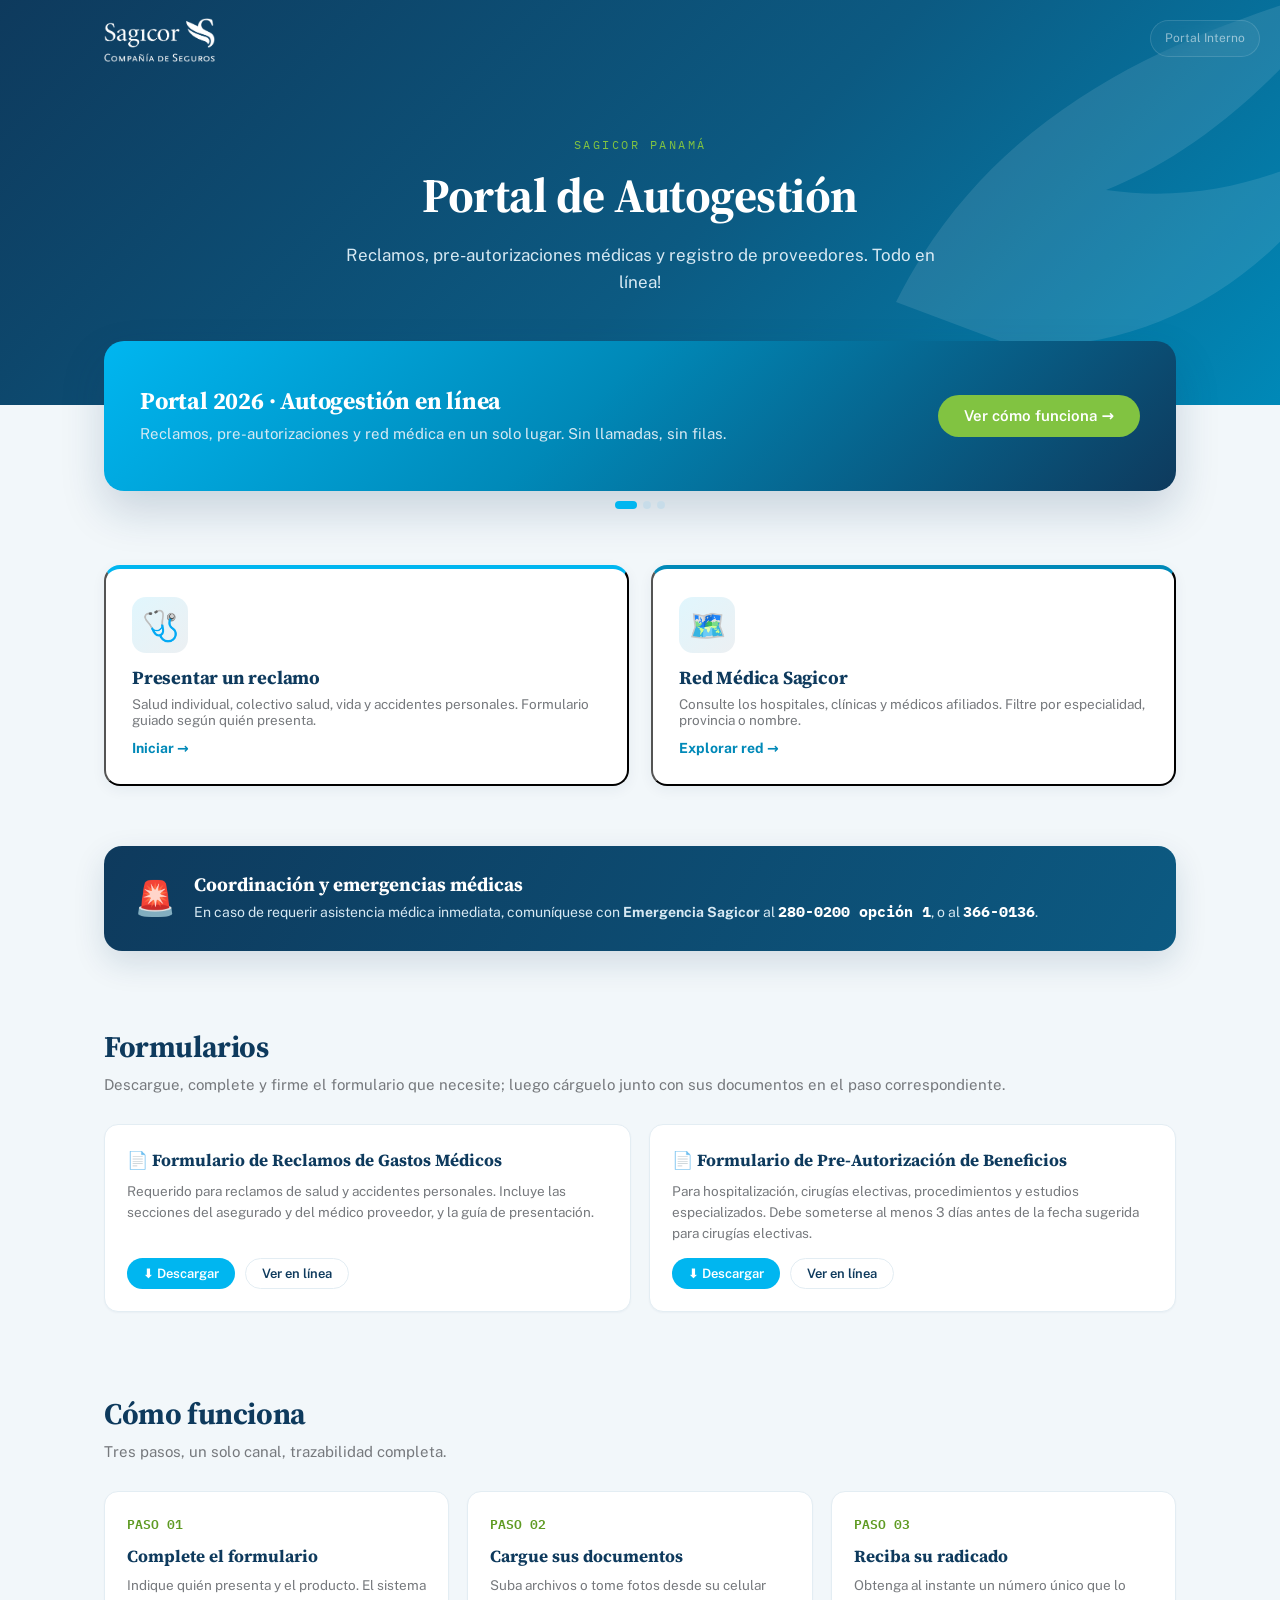
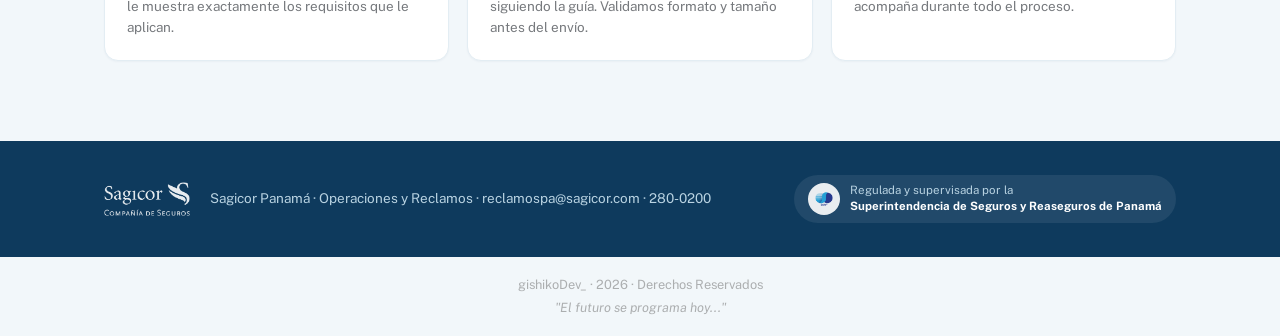
==== index.html @ 1eb53203 "Fix: resolucion de issue en flujo en dispositivos mobile (android/iOS)" ====
<!-- --- </gishikoDev_> 2026 - Hansel Hernandez --- -->

<!DOCTYPE html>
<html lang="es">

<head>
  <meta charset="UTF-8">
  <meta name="viewport" content="width=device-width, initial-scale=1.0">
  <title>Portal de Autogestión · Sagicor Panamá</title>
  <link rel="icon" type="image/x-icon" href="public/assets/favicon.ico">
  <link rel="preconnect" href="https://fonts.googleapis.com">
  <link
    href="https://fonts.googleapis.com/css2?family=Source+Serif+4:opsz,wght@8..60,400;8..60,600;8..60,700&family=Public+Sans:wght@400;500;600;700&family=IBM+Plex+Mono:wght@500;600&display=swap"
    rel="stylesheet">
  <script src="https://cdnjs.cloudflare.com/ajax/libs/xlsx/0.18.5/xlsx.full.min.js"></script>
  <script src="https://cdnjs.cloudflare.com/ajax/libs/jspdf/2.5.1/jspdf.umd.min.js"></script>
  <script src="https://cdnjs.cloudflare.com/ajax/libs/jspdf-autotable/3.8.2/jspdf.plugin.autotable.min.js"></script>

  <link rel="stylesheet" href="./public/css/public-styles.css" />
</head>

<body>

  <div class="toast" id="toast"></div>

  <!-- LANDING -->
  <div class="view active" id="v-landing">
    <header class="header-pub">
      <svg class="onda" viewBox="0 0 200 200">
        <path
          d="M20 140 C 60 60, 140 40, 185 25 C 150 70, 120 90, 95 100 C 130 105, 160 95, 185 80 C 160 130, 110 160, 60 155 Z"
          fill="#fff" />
      </svg>
      <nav class="nav">
        <img id="logo-nav" alt="Sagicor Compañía de Seguros">
        <!-- <button class="btn btn-ghost btn-sm" style="color:#fff;border-color:rgba(255,255,255,.4)" onclick="ir('v-track')">Consultar estado</button> -->
      </nav>
      <div class="hero">
        <div class="kicker">Sagicor Panamá</div>
        <h1>Portal de Autogestión</h1>
        <!-- <p>Reclamos, pre-autorizaciones médicas y registro de proveedores. Todo en línea, con seguimiento en tiempo real.</p> -->
        <p>Reclamos, pre-autorizaciones médicas y registro de proveedores. Todo en línea!</p>
      </div>
    </header>

    <!-- // Boton de enlace a Portal Interno <-- </gishikoDev_>  -->
    <div>
      <a href="interno.html" class="btn-portal">

        Portal Interno

      </a>
    </div>

    <div class="banner-car">
      <div id="banner-slide" class="banner-slide"></div>
      <div class="banner-dots" id="banner-dots"></div>
    </div>
    <div class="wrap">
      <div class="cards-acceso">
        <button class="card-acc" onclick="abrirWizard()">
          <div class="icono">🩺</div>
          <h3>Presentar un reclamo</h3>
          <p>Salud individual, colectivo salud, vida y accidentes personales. Formulario guiado según quién presenta.
          </p>
          <div class="ir">Iniciar →</div>
        </button>
        <!-- <button class="card-acc ambar" onclick="ir('v-preauth')">
        <div class="icono">📋</div>
        <h3>Pre-autorización médica</h3>
        <p>Hospitalización, cirugías electivas, procedimientos y estudios especializados.</p>
        <div class="ir">Solicitar →</div>
      </button> -->
        <!-- <button class="card-acc verde" onclick="ir('v-track')">f
        <div class="icono">📍</div>
        <h3>Consultar estado</h3>
        <p>Siga su reclamo o pre-autorización con su número de radicado y cédula o correo.</p>
        <div class="ir">Consultar →</div>
      </button> -->
        <!-- <button class="card-acc gris" onclick="ir('v-prov')">
        <div class="icono">🏥</div>
        <h3>Registro de proveedores</h3>
        <p>Hospitales, clínicas y médicos: complete su expediente de afiliación a la red en un solo envío.</p>
        <div class="ir">Registrarme →</div>
      </button> -->
        <button class="card-acc" style="border-top-color:#0089B8" onclick="ir('v-red')">
          <div class="icono">🗺️</div>
          <h3>Red Médica Sagicor</h3>
          <p>Consulte los hospitales, clínicas y médicos afiliados. Filtre por especialidad, provincia o nombre.</p>
          <div class="ir">Explorar red →</div>
        </button>
      </div>

      <div class="emergencia">
        <div class="icono">🚨</div>
        <div style="flex:1;min-width:230px">
          <h3>Coordinación y emergencias médicas</h3>
          <p>En caso de requerir asistencia médica inmediata, comuníquese con <b>Emergencia Sagicor</b> al <b
              class="tel">280-0200 opción 1</b>, o al <b class="tel">366-0136</b>.</p>
        </div>
      </div>

      <section class="seccion" id="sec-formularios">
        <h2>Formularios</h2>
        <p class="sub">Descargue, complete y firme el formulario que necesite; luego cárguelo junto con sus documentos
          en el paso correspondiente.</p>
        <div class="forms-grid">
          <div class="form-card">
            <h4>📄 Formulario de Reclamos de Gastos Médicos</h4>
            <p>Requerido para reclamos de salud y accidentes personales. Incluye las secciones del asegurado y del
              médico proveedor, y la guía de presentación.</p>
            <div class="acciones">
              <button class="btn btn-azul btn-sm" onclick="descargarPDF('reclamos')">⬇ Descargar</button>
              <button class="btn btn-ghost btn-sm" onclick="abrirPDF('reclamos')">Ver en línea</button>
            </div>
          </div>
          <div class="form-card">
            <h4>📄 Formulario de Pre-Autorización de Beneficios</h4>
            <p>Para hospitalización, cirugías electivas, procedimientos y estudios especializados. Debe someterse al
              menos 3 días antes de la fecha sugerida para cirugías electivas.</p>
            <div class="acciones">
              <button class="btn btn-azul btn-sm" onclick="descargarPDF('preauth')">⬇ Descargar</button>
              <button class="btn btn-ghost btn-sm" onclick="abrirPDF('preauth')">Ver en línea</button>
            </div>
          </div>
        </div>
      </section>

      <section class="seccion">
        <h2>Cómo funciona</h2>
        <p class="sub">Tres pasos, un solo canal, trazabilidad completa.</p>
        <div class="pasos">
          <div class="paso">
            <div class="num">PASO 01</div>
            <h4>Complete el formulario</h4>
            <p>Indique quién presenta y el producto. El sistema le muestra exactamente los requisitos que le aplican.
            </p>
          </div>
          <div class="paso">
            <div class="num">PASO 02</div>
            <h4>Cargue sus documentos</h4>
            <p>Suba archivos o tome fotos desde su celular siguiendo la guía. Validamos formato y tamaño antes del
              envío.</p>
          </div>
          <div class="paso">
            <div class="num">PASO 03</div>
            <h4>Reciba su radicado</h4>
            <p>Obtenga al instante un número único que lo acompaña durante todo el proceso.</p>
          </div>
          <!-- <div class="paso"><div class="num">PASO 04</div><h4>Siga el avance</h4><p>Consulte en línea cada etapa: recepción, proceso y pago. Sin llamadas, sin incertidumbre.</p></div>
      </div> -->
      </section>
    </div>

    <footer class="footer-pub">
      <div class="wrap">
        <img id="logo-footer" alt="Sagicor">
        <div style="flex:1;min-width:220px">Sagicor Panamá · Operaciones y Reclamos · reclamospa@sagicor.com · 280-0200
        </div>
        <div
          style="display:flex;align-items:center;gap:10px;background:rgba(255,255,255,.08);padding:8px 14px;border-radius:999px">
          <img
            src="[data-uri]"
            alt="SSRP" style="height:32px;background:#fff;border-radius:50%;padding:2px">
          <span style="font-size:11.5px;line-height:1.35">Regulada y supervisada por la<br><b
              style="color:#fff">Superintendencia de Seguros y Reaseguros de Panamá</b></span>
        </div>
      </div>
    </footer>
  </div>

  <!-- WIZARD DE RECLAMO -->
  <div class="view" id="v-wizard">
    <button class="volver" onclick="reiniciarWizard();ir('v-landing')">← Volver al inicio</button>
    <div class="panel">
      <h2>Presentar un reclamo</h2>
      <p class="ayuda" id="w-intro">Tiempo estimado: 3–5 minutos.</p>
      <div class="stepper" id="stepper">
        <div class="st">Perfil</div>
        <div class="st">Producto</div>
        <div class="st">Asegurado</div>
        <div class="st">Evento</div>
        <div class="st">Documentos</div>
        <div class="st">Confirmar</div>
      </div>

      <!-- Paso 1: quién presenta -->
      <div class="wstep" data-paso="0">
        <label class="req">¿Quién presenta el reclamo?</label>
        <div class="tipos-reclamo" id="perfiles"></div>
        <p class="error-msg" id="err-perfil" style="display:none">Seleccione quién presenta el reclamo para continuar.
        </p>
      </div>

      <!-- Paso 2: producto -->
      <div class="wstep hidden" data-paso="1">

        <label class="req">Seleccione la línea del reclamo</label>

        <div class="tipos-reclamo" id="tipos"></div>

        <p class="error-msg" id="err-tipo" style="display:none">
          Seleccione la línea del reclamo.
        </p>

        <div class="campo" id="campo-producto" style="margin-top:18px">

          <label class="req">Producto de la póliza</label>

          <select id="f-producto">
            <option value="">Seleccione la línea primero…</option>
          </select>

          <p class="ayuda">
            Aparece en su póliza o certificado. Si no lo conoce,
            elija "No estoy seguro" y el especialista lo validará.
          </p>

          <p class="error-msg">
            Seleccione el producto.
          </p>

        </div>
        <!-- Tipos de servicio -->
        <div style="margin-top:24px">

          <h3>Tipo de servicio</h3>
          <p class="muted">
            Seleccione el servicio relacionado con su reclamo.
          </p>
          <div class="servicios-grid">
            <label class="servicio-card">
              <input type="radio" name="servicio" value="H" onchange="selServicio(this.value)">

              <div class="icono">🩺</div>
              <h4>Servicio Médico</h4>
              <p>
                Consultas, hospitalización,
                cirugías y procedimientos médicos.
              </p>
            </label>
            <label class="servicio-card">
              <input type="radio" name="servicio" value="D" onchange="selServicio(this.value)">

              <div class="icono">🦷</div>
              <h4>Servicio Dental</h4>
              <p>
                Odontología, ortodoncia,
                implantes y tratamientos.
              </p>
            </label>

            <label class="servicio-card">
              <input type="radio" name="servicio" value="V" onchange="selServicio(this.value)">
              <div class="icono">👓</div>
              <h4>Servicio Óptico</h4>
              <p>
                Exámenes visuales,
                lentes y monturas.
              </p>
            </label>
          </div>
          <p class="error-msg" id="err-servicio" style="display:none">
            Seleccione el tipo de servicio.
          </p>
        </div>
      </div>

      <!-- Paso 3: asegurado -->
      <div class="wstep hidden" data-paso="2">
        <div class="aviso-inline" id="aviso-perfil"></div>
        <div class="grid2">
          <div class="campo"><label class="req">Nombre completo del asegurado</label><input id="f-nombre"
              placeholder="Ej. María Elena Castillo">
            <p class="error-msg">Escriba el nombre del asegurado.</p>
          </div>
          <div class="campo"><label class="req">Cédula o pasaporte del asegurado</label><input id="f-cedula"
              placeholder="8-888-8888">
            <p class="error-msg">Escriba la cédula o pasaporte.</p>
          </div>
          <div class="campo"><label>Número de póliza / certificado</label><input id="f-poliza"
              placeholder="Si lo conoce"></div>
          <div class="campo"><label class="req">Teléfono de contacto</label><input id="f-tel" placeholder="6000-0000">
            <p class="error-msg">Escriba un teléfono de contacto.</p>
          </div>
          <div class="campo"><label class="req" id="lbl-email">Correo electrónico</label><input id="f-email"
              type="email" placeholder="nombre@correo.com">
            <p class="error-msg">Escriba un correo válido.</p>
          </div>
          <div class="campo hidden" id="campo-hospital"><label class="req">Hospital / clínica que presenta</label><input
              id="f-hospital" placeholder="Ej. Hospital Punta Pacífica">
            <p class="error-msg">Indique el hospital o clínica.</p>
          </div>
          <div class="campo hidden" id="campo-corredora"><label>Corredora de seguros</label><input id="f-corredora"
              placeholder="Nombre de la corredora"></div>
        </div>
      </div>

      <!-- Paso 4: evento -->
      <div class="wstep hidden" data-paso="3">
        <div class="grid2">
          <div class="campo"><label class="req">Fecha de atención (primera fecha, incluye facturas)</label><input
              id="f-fecha" type="date" onchange="SC.validarFechaEvento()">
            <p class="ayuda" style="margin-top:6px">Solo se aceptan atenciones dentro de los últimos 365 días. No hay
              cobertura para facturas con fecha mayor a un año desde la radicación.</p>
            <p class="error-msg" id="err-fecha">Indique una fecha válida dentro de los últimos 365 días.</p>
          </div>
          <div class="campo" id="campo-monto">
            <label id="lbl-monto" class="req">Monto facturado (USD)</label>
            <input id="f-monto" type="number" min="0" step="0.01" placeholder="0.00">
            <label id="chk-monto-wrap" class="hidden"
              style="display:flex;gap:8px;align-items:center;font-weight:500;font-size:13px;margin-top:8px">
              <input type="checkbox" id="f-sinmonto" style="width:auto" onchange="toggleMonto()"> No conozco el monto
              exacto
            </label>
            <p class="ayuda" id="ayuda-monto"></p>
            <p class="error-msg" id="err-monto">Indique el monto.</p>
          </div>
        </div>
        <div class="campo" id="campo-proveedor"><label>Proveedor médico / hospital donde se atendió</label><input
            id="f-proveedor" placeholder="Ej. Hospital Punta Pacífica">
          <p class="ayuda">Este campo aplica solo cuando presenta un hospital, clínica o proveedor.</p>
        </div>
        <div class="campo"><label class="req">Descripción del evento</label><textarea id="f-desc" rows="4"
            placeholder="Cuéntenos brevemente qué ocurrió: diagnóstico, atención recibida o circunstancias del evento."></textarea>
          <p class="error-msg">Describa brevemente el evento.</p>
        </div>
      </div>

      <!-- Paso 5: documentos -->
      <div class="wstep hidden" data-paso="4">
        <div class="tips-foto">📸 <b>Guía para fotos legibles:</b> use buena luz, capture el documento completo sin
          dedos ni sombras, y verifique que los montos y nombres se lean con claridad. Puede cargar archivos <b>PDF, JPG
            o PNG</b> o tomar la foto directamente con la cámara. En facturas y resultados puede adjuntar <b>varios
            archivos</b>.</div>
        <div class="aviso-inline">¿Necesita el formulario? <button class="btn-link"
            onclick="descargarPDF('reclamos')">Descargue aquí el Formulario de Reclamos de Gastos Médicos</button>,
          complételo, fírmelo y cárguelo abajo.</div>
        <div class="doclist" id="doclist"></div>
        <p class="error-msg" id="err-docs" style="display:none">Cargue todos los documentos marcados como obligatorios.
        </p>
      </div>

      <!-- Paso 6: confirmación -->
      <div class="wstep hidden" data-paso="5">
        <h3 style="font-family:var(--serif);color:var(--profundo);margin-bottom:12px">Revise antes de enviar</h3>
        <dl class="resumen" id="resumen"></dl>
        <div class="campo" style="margin-top:16px">
          <label style="display:flex;gap:10px;align-items:flex-start;font-weight:500;font-size:13.5px">
            <input type="checkbox" id="f-consent" style="width:auto;margin-top:2px">
            <span>Declaro que la información es veraz y otorgo consentimiento expreso a Sagicor Panamá para el
              tratamiento de mis datos personales, incluidos datos de salud, conforme a la Ley 81 de 2019 y la Ley 12 de
              2012, para la gestión de esta solicitud.</span>
          </label>
          <p class="error-msg" id="err-consent">Debe aceptar la declaración para enviar.</p>
        </div>
      </div>

      <!-- Éxito -->
      <div class="wstep hidden" data-paso="6">
        <div class="radicado-box">
          <div class="check-grande">✓</div>
          <h3 style="font-family:var(--serif);color:var(--profundo);margin-top:18px">¡Reclamo recibido!</h3>
          <div class="num" id="radicado-num"></div>

          <div id="ticket-reclamo" class="ticket hidden">
            <div class="ticket-header">
              <img src="img/logo-white.png" alt="Sagicor" class="ticket-logo">

              <h2>Comprobante de Recepción</h2>
            </div>

            <hr>

            <div class="ticket-item">
              <span>Código</span>
              <strong id="t-codigo"></strong>
            </div>

            <div class="ticket-item">
              <span>Presentado por</span>
              <strong id="t-perfil"></strong>
            </div>

            <div class="ticket-item">
              <span>Línea</span>
              <strong id="t-linea"></strong>
            </div>

            <div class="ticket-item">
              <span>Producto</span>
              <strong id="t-producto"></strong>
            </div>

            <div class="ticket-item">
              <span>Servicio</span>
              <strong id="t-servicio"></strong>
            </div>

            <div class="ticket-item">
              <span>Fecha del evento</span>
              <strong id="t-fecha-evento"></strong>
            </div>

            <div class="ticket-item">
              <span>Recibido</span>
              <strong id="t-fecha-recepcion"></strong>
            </div>
            <hr>
            <p class="ticket-nota">
              Este comprobante confirma únicamente la recepción
              del reclamo.
              No representa aprobación de cobertura.
              Conserve este documento.
            </p>
          </div>
          <p style="max-width:440px;margin:0 auto;font-size:14px;color:var(--pizarra)">Guarde este número. Le enviamos
            un acuse al correo registrado. Puede consultar el avance en cualquier momento con su radicado y su cédula o
            correo.</p>
          <div style="margin-top:22px;display:flex;gap:10px;justify-content:center;flex-wrap:wrap">
            <!-- <button class="btn btn-azul" onclick="ir('v-track')">Seguir mi reclamo</button> -->
            <button class="btn btn-ghost" onclick="reiniciarWizard();ir('v-landing')">Volver al inicio</button>
            <button class="btn btn-verde" id="btn-pdf">

              📄 Descargar comprobante PDF

            </button>
          </div>
        </div>
      </div>

      <div class="nav-wizard" id="nav-wizard">
        <button class="btn btn-ghost" id="btn-atras" onclick="pasoWizard(-1)">← Atrás</button>
        <button class="btn btn-azul" id="btn-sig" onclick="pasoWizard(1)">Continuar →</button>
      </div>
    </div>
  </div>

  <!-- PRE-AUTORIZACIÓN -->
  <div class="view" id="v-preauth">
    <button class="volver" onclick="ir('v-landing')">← Volver al inicio</button>
    <div class="panel">
      <h2>Solicitud de pre-autorización médica</h2>
      <p class="ayuda" style="margin-bottom:6px">Para hospitalización, cirugías electivas, procedimientos y estudios
        especializados.</p>
      <div class="tips-foto" style="margin-top:14px">⏱️ <b>Importante:</b> para cirugías electivas, someta esta
        solicitud <b>al menos 3 días antes</b> de la fecha sugerida. La pre-autorización es válida por <b>30 días</b>.
        Para urgencias, llame al <b>280-0200 opción 1</b>.</div>

      <div id="pa-form">
        <h3 style="font-family:var(--serif);color:var(--profundo);margin:8px 0 14px;font-size:17px">Datos de la
          solicitud</h3>
        <div class="grid2">
          <div class="campo"><label class="req">Nombre del asegurado titular</label><input id="pa-asegurado">
            <p class="error-msg">Indique el asegurado titular.</p>
          </div>
          <div class="campo"><label class="req">Cédula o pasaporte del asegurado</label><input id="pa-cedula">
            <p class="error-msg">Indique la cédula.</p>
          </div>
          <div class="campo"><label class="req">Nombre del paciente</label><input id="pa-paciente">
            <p class="error-msg">Indique el paciente.</p>
          </div>
          <div class="campo"><label>Parentesco con el asegurado</label><select id="pa-parentesco">
              <option>Titular</option>
              <option>Cónyuge</option>
              <option>Hijo(a)</option>
              <option>Otro</option>
            </select></div>
          <div class="campo"><label>Número de póliza</label><input id="pa-poliza" placeholder="Si lo conoce"></div>
          <div class="campo"><label class="req">Correo para la confirmación</label><input id="pa-email" type="email">
            <p class="error-msg">Correo válido requerido.</p>
          </div>
          <div class="campo"><label class="req">Teléfono de contacto</label><input id="pa-tel">
            <p class="error-msg">Teléfono requerido.</p>
          </div>
          <div class="campo"><label class="req">Tipo de solicitud</label>
            <select id="pa-tipo">
              <option value="">Seleccione…</option>
              <option>Hospitalización</option>
              <option>Cirugía ambulatoria</option>
              <option>Examen y/o procedimiento especial ambulatorio</option>
              <option>Rayos X y laboratorios</option>
            </select>
            <p class="error-msg">Seleccione el tipo.</p>
          </div>
          <div class="campo"><label class="req">Médico tratante</label><input id="pa-medico">
            <p class="error-msg">Indique el médico tratante.</p>
          </div>
          <div class="campo"><label>Hospital / centro donde se realizará</label><input id="pa-hospital"></div>
          <div class="campo"><label>Fecha sugerida de ingreso o del procedimiento</label><input id="pa-fecha"
              type="date"></div>
          <div class="campo"><label style="display:flex;gap:8px;align-items:center;margin-top:26px"><input
                type="checkbox" id="pa-urgente" style="width:auto"> Marcar como <b>URGENTE</b></label></div>
        </div>
        <div class="campo"><label class="req">Diagnóstico y procedimientos requeridos</label><textarea id="pa-desc"
            rows="4"
            placeholder="Describa el cuadro clínico, diagnóstico y los procedimientos solicitados (según el informe del médico tratante)."></textarea>
          <p class="error-msg">Describa el diagnóstico y los procedimientos.</p>
        </div>

        <h3 style="font-family:var(--serif);color:var(--profundo);margin:16px 0 12px;font-size:17px">Documentos
          requeridos</h3>
        <div class="aviso-inline">¿Aún no tiene el formulario? <button class="btn-link"
            onclick="descargarPDF('preauth')">Descargue aquí el Formulario de Pre-Autorización de Beneficios
            Sagicor</button>, complételo con su médico y cárguelo abajo.</div>
        <div class="doclist" id="pa-docs"></div>
        <div class="campo" style="margin-top:16px">
          <label style="display:flex;gap:10px;align-items:flex-start;font-weight:500;font-size:13.5px">
            <input type="checkbox" id="pa-consent" style="width:auto;margin-top:2px">
            <span>Autorizo a Sagicor Panamá a tratar mis datos personales y de salud para la evaluación de esta
              pre-autorización, conforme a la normativa vigente.</span>
          </label>
        </div>
        <div style="margin-top:20px;display:flex;justify-content:flex-end">
          <button class="btn btn-verde" onclick="enviarPreauth()">Enviar solicitud →</button>
        </div>
      </div>

      <div id="pa-ok" class="hidden radicado-box">
        <div class="check-grande">✓</div>
        <h3 style="font-family:var(--serif);color:var(--profundo);margin-top:18px">Solicitud de pre-autorización
          recibida</h3>
        <div class="num" id="pa-num"></div>
        <p style="max-width:460px;margin:0 auto;font-size:14px;color:var(--pizarra)">Nuestros médicos asesores evaluarán
          su solicitud. Recibirá la confirmación al correo indicado. Recuerde: antes de referir al paciente al hospital
          o realizar el estudio, debe tener la autorización escrita de Sagicor Panamá.</p>
        <div style="margin-top:22px;display:flex;gap:10px;justify-content:center;flex-wrap:wrap">
          <button class="btn btn-azul" onclick="ir('v-track')">Seguir mi solicitud</button>
          <button class="btn btn-ghost" onclick="ir('v-landing')">Volver al inicio</button>
        </div>
      </div>
    </div>
  </div>

  <!-- TRACKING -->
  <div class="view" id="v-track">
    <button class="volver" onclick="ir('v-landing')">← Volver al inicio</button>
    <div class="panel" style="max-width:640px">
      <h2>Consultar estado</h2>
      <p class="ayuda" style="margin-bottom:20px">Funciona para reclamos (SGP-…) y pre-autorizaciones (PA-…).</p>
      <div class="grid2">
        <div class="campo"><label class="req">Número de radicado</label><input id="t-num"
            placeholder="SGP-2026-00001 o PA-2026-001" style="font-family:var(--mono)"></div>
        <div class="campo"><label class="req">Cédula o correo del asegurado</label><input id="t-id"
            placeholder="8-888-8888 o correo"></div>
      </div>
      <button class="btn btn-azul" onclick="buscarTracking()">Consultar</button>
      <p class="ayuda" style="margin-top:10px">Demo: pruebe <b class="mono">SGP-2026-00003</b> con cédula <b
          class="mono">8-712-455</b>, o <b class="mono">PA-2026-001</b> con cédula <b class="mono">8-401-220</b>.</p>
      <div id="t-resultado" class="hidden" style="margin-top:26px">
        <div style="margin-bottom:14px"><span class="badge b-azul" id="t-estado"></span></div>
        <div style="font-size:14px" id="t-cabecera"></div>
        <div class="timeline" id="t-timeline"></div>
      </div>
      <p class="error-msg" id="t-error" style="display:none;margin-top:14px">No encontramos una solicitud con esos
        datos. Verifique el radicado y su identificación.</p>
    </div>
  </div>

  <!-- ONBOARDING PROVEEDORES -->
  <div class="view" id="v-prov">
    <button class="volver" onclick="ir('v-landing')">← Volver al inicio</button>
    <div class="panel">
      <h2>Registro de nuevos proveedores</h2>
      <p class="ayuda" style="margin-bottom:22px">Para hospitales, clínicas, laboratorios y médicos que desean afiliarse
        a la red de Sagicor Panamá. Complete el expediente en un solo envío; el equipo de Red Médica revisará su
        solicitud.</p>
      <div id="prov-form">
        <div class="grid2">
          <div class="campo"><label class="req">Razón social / nombre</label><input id="p-nombre">
            <p class="error-msg">Escriba la razón social.</p>
          </div>
          <div class="campo"><label class="req">RUC / cédula</label><input id="p-ruc">
            <p class="error-msg">Escriba el RUC.</p>
          </div>
          <div class="campo"><label class="req">Tipo de proveedor</label>
            <select id="p-tipo">
              <option value="">Seleccione…</option>
              <option>Hospital / clínica</option>
              <option>Médico especialista</option>
              <option>Laboratorio / imágenes</option>
              <option>Farmacia</option>
              <option>Otro</option>
            </select>
            <p class="error-msg">Seleccione el tipo.</p>
          </div>
          <div class="campo"><label class="req">Especialidad / servicios</label><input id="p-esp"
              placeholder="Ej. Ortopedia, urgencias">
            <p class="error-msg">Indique la especialidad.</p><label
              style="display:flex;gap:8px;align-items:center;font-weight:500;font-size:13px;margin-top:10px"><input
                type="checkbox" id="p-tiene-sub" style="width:auto" onchange="SC.togSubesp()"> Posee
              subespecialidad</label>
            <div id="p-sub-wrap" class="hidden" style="margin-top:8px"><input id="p-sub"
                placeholder="Nombre de la subespecialidad"></div>
          </div>
          <div class="campo"><label class="req">Persona de contacto</label><input id="p-contacto">
            <p class="error-msg">Indique un contacto.</p>
          </div>
          <div class="campo"><label class="req">Correo</label><input id="p-email" type="email">
            <p class="error-msg">Correo requerido.</p>
          </div>
          <div class="campo"><label class="req">Teléfono</label><input id="p-tel">
            <p class="error-msg">Teléfono requerido.</p>
          </div>
          <div class="campo"><label>Provincia / dirección</label><input id="p-dir"></div>
        </div>
        <h3 style="font-family:var(--serif);color:var(--profundo);margin:14px 0 12px;font-size:17px">Documentos del
          expediente</h3>
        <div class="doclist" id="p-docs"></div>
        <div style="margin-top:22px;display:flex;justify-content:flex-end">
          <button class="btn btn-verde" onclick="enviarProveedor()">Enviar solicitud →</button>
        </div>
      </div>
      <div id="prov-ok" class="hidden radicado-box">
        <div class="check-grande">✓</div>
        <h3 style="font-family:var(--serif);color:var(--profundo);margin-top:18px">Solicitud recibida</h3>
        <div class="num" id="prov-num"></div>
        <p style="max-width:440px;margin:0 auto;font-size:14px;color:var(--pizarra)">El equipo de Red Médica revisará su
          expediente y le contactará al correo registrado.</p>
        <button class="btn btn-ghost" style="margin-top:20px" onclick="ir('v-landing')">Volver al inicio</button>
      </div>
    </div>
  </div>


  <!-- RED MÉDICA -->
  <div class="view" id="v-red">
    <button class="volver" onclick="ir('v-landing')">← Volver al inicio</button>
    <div class="panel" style="max-width:1120px">
      <h2>Red Médica Sagicor</h2>
      <p class="ayuda" style="margin-bottom:6px">Directorio oficial de prestadores contratados. Corte: <b>05 de julio de
          2026</b>.</p>
      <div class="tips-foto" style="margin-top:14px">💡 <b>Tip:</b> los proveedores fuera de la red se cubren al
        <b>60%</b> de la tarifa aprobada, contra reembolso. Dentro de la red, el asegurado sólo paga su co-pago según el
        plan.</div>
      <div class="grid2" style="margin-top:14px">
        <div class="campo"><label>Especialidad</label><select id="rm-esp">
            <option value="">Todas las especialidades</option>
          </select></div>
        <div class="campo"><label>Provincia</label><select id="rm-prov">
            <option value="">Todas las provincias</option>
          </select></div>
      </div>
      <div class="campo"><label>Buscar por nombre, hospital o ciudad</label><input id="rm-q"
          placeholder="Ej. Paitilla, Chiriquí, Dr. Mantilla…"></div>
      <p class="ayuda" id="rm-count" style="margin:6px 0 12px"></p>
      <div style="display:flex;gap:8px;flex-wrap:wrap;margin-bottom:12px">
        <button class="btn btn-azul btn-sm" onclick="descargarRedPDF(false)">⬇ Descargar directorio completo
          (PDF)</button>
        <button class="btn btn-verde btn-sm" onclick="descargarRedXLSX(false)">⬇ Descargar completo (Excel)</button>
        <button class="btn btn-ghost btn-sm" onclick="descargarRedPDF(true)">📄 Exportar resultados filtrados
          (PDF)</button>
        <button class="btn btn-ghost btn-sm" onclick="descargarRedXLSX(true)">📊 Exportar filtrados (Excel)</button>
      </div>
      <div class="chips-esp" id="chips-esp" style="display:flex;gap:6px;flex-wrap:wrap;margin-bottom:12px"></div>
      <div style="overflow-x:auto;max-height:520px;overflow-y:auto;border:1px solid var(--niebla);border-radius:12px">
        <table style="width:100%;border-collapse:collapse;font-size:13px">
          <thead style="position:sticky;top:0;background:var(--bruma);z-index:1">
            <tr>
              <th
                style="text-align:left;padding:9px 11px;color:var(--pizarra);font-size:11px;text-transform:uppercase;letter-spacing:.6px;border-bottom:2px solid var(--niebla)">
                Especialidad</th>
              <th
                style="text-align:left;padding:9px 11px;color:var(--pizarra);font-size:11px;text-transform:uppercase;letter-spacing:.6px;border-bottom:2px solid var(--niebla)">
                Nombre / Proveedor</th>
              <th
                style="text-align:left;padding:9px 11px;color:var(--pizarra);font-size:11px;text-transform:uppercase;letter-spacing:.6px;border-bottom:2px solid var(--niebla)">
                Dirección</th>
              <th
                style="text-align:left;padding:9px 11px;color:var(--pizarra);font-size:11px;text-transform:uppercase;letter-spacing:.6px;border-bottom:2px solid var(--niebla)">
                Provincia</th>
              <th
                style="text-align:left;padding:9px 11px;color:var(--pizarra);font-size:11px;text-transform:uppercase;letter-spacing:.6px;border-bottom:2px solid var(--niebla)">
                Teléfono</th>
            </tr>
          </thead>
          <tbody id="rm-body"></tbody>
        </table>
      </div>
    </div>
  </div>


  <footer class="gishiko-footer">

    gishikoDev_ · 2026 · Derechos Reservados

    <span>

      "El futuro se programa hoy..."

    </span>

  </footer>

  <script src="https://cdnjs.cloudflare.com/ajax/libs/html2canvas/1.4.1/html2canvas.min.js"></script>

  <script src="https://cdnjs.cloudflare.com/ajax/libs/jspdf/2.5.1/jspdf.umd.min.js"></script>

  <script src="https://cdn.jsdelivr.net/npm/@supabase/supabase-js@2"></script>

  <script src="public/js/public-supabase.js"></script>

  <script src="public/js/public-repository.js"></script>

  <script src="public/js/public-storageRepository.js"></script>

  <script src="public/js/public-app.js"></script>
</body>

</html>
---- public/css/public-styles.css ----
/* --- </gishikoDev_> 2026 - Hansel Hernandez --- */

:root{
  --azul:#00B6F0; --azul-osc:#0089B8; --verde:#81C341; --verde-osc:#5E9A22;
  --profundo:#0E3A5D; --tinta:#122B3F; --grafito:#3E4750; --pizarra:#76797D;
  --bruma:#F2F7FA; --niebla:#E3EDF3; --blanco:#FFFFFF;
  --rojo:#D64545; --ambar:#E8A13C;
  --sombra:0 10px 30px rgba(14,58,93,.10);
  --radio:14px;
  --serif:"Source Serif 4",Georgia,serif;
  --sans:"Public Sans",system-ui,sans-serif;
  --mono:"IBM Plex Mono",monospace;
}
*{box-sizing:border-box;margin:0;padding:0}
html{scroll-behavior:smooth}
body{font-family:var(--sans);color:var(--grafito);background:var(--bruma);font-size:16px;line-height:1.55}
img{max-width:100%}
a{color:var(--azul-osc)}
h1,h2,h3{font-family:var(--serif);color:var(--profundo);line-height:1.2}
button{font-family:var(--sans);cursor:pointer}
input,select,textarea{font-family:var(--sans);font-size:15px;width:100%;padding:11px 13px;border:1.5px solid var(--niebla);border-radius:10px;background:#fff;color:var(--tinta);transition:border .15s, box-shadow .15s}
input:focus,select:focus,textarea:focus{outline:none;border-color:var(--azul);box-shadow:0 0 0 3px rgba(0,182,240,.18)}
input[disabled]{background:var(--bruma);color:var(--pizarra)}
label{display:block;font-size:13px;font-weight:600;color:var(--profundo);margin-bottom:6px;letter-spacing:.2px}
.req::after{content:" *";color:var(--rojo)}
.hidden{display:none!important}
.view{display:none}
.view.active{display:block;animation:fade .35s ease}
@keyframes fade{from{opacity:0;transform:translateY(8px)}to{opacity:1;transform:none}}
@media (prefers-reduced-motion:reduce){*{animation:none!important;transition:none!important}}
.btn{display:inline-flex;align-items:center;gap:8px;border:none;border-radius:999px;padding:12px 26px;font-size:15px;font-weight:600;transition:transform .12s, box-shadow .12s, background .12s}
.btn:active{transform:scale(.97)}
.btn-azul{background:var(--azul);color:#fff}
.btn-azul:hover{background:var(--azul-osc);box-shadow:0 6px 16px rgba(0,182,240,.35)}
.btn-verde{background:var(--verde);color:#fff}
.btn-verde:hover{background:var(--verde-osc)}
.btn-ghost{background:transparent;color:var(--profundo);border:1.5px solid var(--niebla)}
.btn-ghost:hover{border-color:var(--azul);color:var(--azul-osc)}
.btn-link{background:none;border:none;color:var(--azul-osc);font-weight:600;text-decoration:underline;padding:4px}
.btn-sm{padding:7px 16px;font-size:13px}
.btn[disabled]{opacity:.45;cursor:not-allowed}
.header-pub{background:linear-gradient(135deg,var(--profundo) 0%, #0C5A82 55%, var(--azul-osc) 100%);color:#fff;position:relative;overflow:hidden}
.header-pub .onda{position:absolute;right:-120px;top:-90px;width:560px;opacity:.10;pointer-events:none}
.nav{max-width:1120px;margin:0 auto;padding:18px 24px;display:flex;align-items:center;justify-content:space-between;gap:16px;position:relative;z-index:2}
.nav img{height:44px}
.hero{max-width:1120px;margin:0 auto;padding:40px 24px 76px;position:relative;z-index:2;text-align:center}
.hero .kicker{font-family:var(--mono);font-size:12px;letter-spacing:2.5px;text-transform:uppercase;color:var(--verde);margin-bottom:12px}
.hero h1{color:#fff;font-size:clamp(30px,5vw,48px);font-weight:700}
.hero p{margin:14px auto 0;max-width:520px;color:#D7E9F3;font-size:16.5px}
.wrap{max-width:1120px;margin:0 auto;padding:0 24px}
.cards-acceso{display:grid;grid-template-columns:repeat(auto-fit,minmax(235px,1fr));gap:18px;margin:-46px auto 46px;position:relative;z-index:3}
.card-acc{background:#fff;border-radius:var(--radio);box-shadow:var(--sombra);padding:24px;border-top:4px solid var(--azul);transition:transform .18s, box-shadow .18s;cursor:pointer;text-align:left}
.card-acc:hover{transform:translateY(-4px);box-shadow:0 16px 36px rgba(14,58,93,.16)}
.chip-esp{background:#E3EDF3;color:#0E3A5D;border:none;padding:5px 12px;border-radius:999px;font-size:12px;font-weight:600;cursor:pointer}
.chip-esp:hover,.chip-esp.on{background:#00B6F0;color:#fff}
.banner-car{max-width:1120px;margin:0 auto 26px;padding:0 24px}
.banner-slide{background:linear-gradient(135deg,#00B6F0,#0E3A5D);color:#fff;border-radius:16px;padding:26px 30px;display:flex;justify-content:space-between;align-items:center;gap:20px;flex-wrap:wrap;min-height:120px;box-shadow:var(--sombra)}
.banner-slide h3{color:#fff;font-size:22px;margin-bottom:6px}
.banner-dots{display:flex;gap:6px;justify-content:center;margin-top:10px}
.banner-dots span{width:8px;height:8px;border-radius:50%;background:#C7DCE9;cursor:pointer}
.banner-dots span.on{background:#00B6F0;width:22px;border-radius:6px}
.card-acc.verde{border-top-color:var(--verde)}
.card-acc.ambar{border-top-color:var(--ambar)}
.card-acc.gris{border-top-color:var(--pizarra)}
.card-acc .icono{font-size:26px;margin-bottom:10px}
.card-acc h3{font-size:18.5px;margin-bottom:7px}
.card-acc p{font-size:13.5px;color:var(--pizarra)}
.card-acc .ir{margin-top:12px;font-weight:700;color:var(--azul-osc);font-size:14px}
.emergencia{background:linear-gradient(120deg,#0E3A5D,#0C5A82);color:#fff;border-radius:var(--radio);padding:22px 26px;display:flex;gap:18px;align-items:center;flex-wrap:wrap;margin-bottom:50px;box-shadow:var(--sombra)}
.emergencia .icono{font-size:34px}
.emergencia h3{color:#fff;font-size:19px;margin-bottom:4px}
.emergencia p{font-size:14px;color:#D7E9F3}
.emergencia b.tel{color:#fff;font-family:var(--mono);font-size:15px;white-space:nowrap}
.seccion{padding:6px 0 54px}
.seccion h2{font-size:27px;margin-bottom:6px}
.seccion .sub{color:var(--pizarra);margin-bottom:24px}
.pasos{display:grid;grid-template-columns:repeat(auto-fit,minmax(210px,1fr));gap:18px}
.paso{background:#fff;border-radius:var(--radio);padding:22px;border:1px solid var(--niebla)}
.paso .num{font-family:var(--mono);color:var(--verde-osc);font-weight:600;font-size:13px;margin-bottom:8px}
.paso h4{font-family:var(--serif);color:var(--profundo);font-size:17px;margin-bottom:6px}
.paso p{font-size:13.5px;color:var(--pizarra)}
.forms-grid{display:grid;grid-template-columns:repeat(auto-fit,minmax(290px,1fr));gap:18px}
.form-card{background:#fff;border-radius:var(--radio);border:1px solid var(--niebla);padding:22px;display:flex;flex-direction:column;gap:8px}
.form-card h4{font-family:var(--serif);color:var(--profundo);font-size:17px}
.form-card p{font-size:13.5px;color:var(--pizarra);flex:1}
.form-card .acciones{display:flex;gap:10px;flex-wrap:wrap;margin-top:6px}
.footer-pub{background:var(--profundo);color:#B9D3E2;padding:34px 0;margin-top:10px;font-size:13.5px}
.footer-pub .wrap{display:flex;justify-content:space-between;gap:20px;flex-wrap:wrap;align-items:center}
.footer-pub img{height:34px;opacity:.9}
.panel{background:#fff;border-radius:var(--radio);box-shadow:var(--sombra);max-width:880px;margin:36px auto 60px;padding:34px 38px}
@media(max-width:640px){.panel{padding:24px 16px;margin:20px 10px}}
.panel h2{font-size:26px}
.stepper{display:flex;gap:0;margin:26px 0 30px;counter-reset:s}
.stepper .st{flex:1;text-align:center;position:relative;font-size:11.5px;font-weight:600;color:var(--pizarra);padding-top:34px}
.stepper .st::before{counter-increment:s;content:counter(s);position:absolute;top:0;left:50%;transform:translateX(-50%);width:28px;height:28px;border-radius:50%;background:var(--niebla);color:var(--pizarra);display:flex;align-items:center;justify-content:center;font-family:var(--mono);font-size:13px;z-index:2}
.stepper .st::after{content:"";position:absolute;top:13px;left:-50%;width:100%;height:3px;background:var(--niebla);z-index:1}
.stepper .st:first-child::after{display:none}
.stepper .st.hecho::before{background:var(--verde);color:#fff;content:"✓"}
.stepper .st.hecho::after{background:linear-gradient(90deg,var(--verde),var(--azul))}
.stepper .st.actual{color:var(--profundo)}
.stepper .st.actual::before{background:var(--azul);color:#fff}
.stepper .st.actual::after{background:linear-gradient(90deg,var(--verde),var(--azul))}
.grid2{display:grid;grid-template-columns:1fr 1fr;gap:16px}
@media(max-width:620px){.grid2{grid-template-columns:1fr}}
.campo{margin-bottom:16px}
.ayuda{font-size:12.5px;color:var(--pizarra);margin-top:5px}
.error-msg.vis{display:block !important}
.error-msg{font-size:12.5px;color:var(--rojo);margin-top:5px;display:none}
.campo.invalido input,.campo.invalido select,.campo.invalido textarea{border-color:var(--rojo)}
.campo.invalido .error-msg.vis{display:block !important}
.error-msg{display:block}
.tipos-reclamo{display:grid;grid-template-columns:repeat(auto-fit,minmax(215px,1fr));gap:14px}
.tipo{border:1.5px solid var(--niebla);border-radius:12px;padding:18px;cursor:pointer;transition:all .15s;background:#fff}
.tipo:hover{border-color:var(--azul)}
.tipo.sel{border-color:var(--azul);background:rgba(0,182,240,.06);box-shadow:0 0 0 3px rgba(0,182,240,.15)}
.tipo .em{font-size:24px}
.tipo h4{font-family:var(--serif);color:var(--profundo);margin:8px 0 4px;font-size:16px}
.tipo p{font-size:12.5px;color:var(--pizarra)}
.nav-wizard{display:flex;justify-content:space-between;margin-top:28px;gap:12px}
.doclist{display:flex;flex-direction:column;gap:12px}
.doc{border:1.5px dashed var(--niebla);border-radius:12px;padding:16px;display:flex;align-items:center;gap:12px;flex-wrap:wrap;transition:border .15s}
.doc.ok{border-style:solid;border-color:var(--verde);background:rgba(129,195,65,.06)}
.doc .info{flex:1;min-width:200px}
.doc .info b{color:var(--profundo);font-size:14.5px}
.doc .info span{display:block;font-size:12.5px;color:var(--pizarra)}
.doc .archivo{font-family:var(--mono);font-size:12px;color:var(--verde-osc);display:block}
.doc input[type=file]{display:none}
.doc .botones{display:flex;gap:8px;flex-wrap:wrap}
.tips-foto{background:rgba(0,182,240,.07);border-left:4px solid var(--azul);border-radius:8px;padding:14px 16px;font-size:13.5px;margin-bottom:18px}
.tips-foto b{color:var(--profundo)}
.resumen{background:var(--bruma);border-radius:12px;padding:20px;font-size:14px}
.resumen dt{font-weight:700;color:var(--profundo);margin-top:10px;font-size:12.5px;text-transform:uppercase;letter-spacing:.5px}
.resumen dd{margin:2px 0 0}
.radicado-box{text-align:center;padding:30px 10px}
.radicado-box .num{font-family:var(--mono);font-size:clamp(22px,5vw,34px);font-weight:600;color:var(--profundo);background:var(--bruma);border:2px dashed var(--azul);border-radius:12px;padding:16px 24px;display:inline-block;margin:18px 0}
.check-grande{width:74px;height:74px;border-radius:50%;background:var(--verde);color:#fff;font-size:38px;display:flex;align-items:center;justify-content:center;margin:0 auto}
.timeline{position:relative;margin:26px 0 10px;padding-left:34px}
.timeline::before{content:"";position:absolute;left:11px;top:6px;bottom:6px;width:3px;background:linear-gradient(180deg,var(--verde),var(--azul));border-radius:2px;opacity:.25}
.tl-item{position:relative;padding-bottom:22px}
.tl-item::before{content:"";position:absolute;left:-30px;top:3px;width:16px;height:16px;border-radius:50%;background:#fff;border:3px solid var(--niebla)}
.tl-item.hecho::before{background:var(--verde);border-color:var(--verde)}
.tl-item.actual::before{background:var(--azul);border-color:var(--azul);box-shadow:0 0 0 5px rgba(0,182,240,.2)}
.tl-item.alerta::before{background:var(--ambar);border-color:var(--ambar);box-shadow:0 0 0 5px rgba(232,161,60,.2)}
.tl-item b{color:var(--profundo);font-size:15px}
.tl-item span{display:block;font-size:12.5px;color:var(--pizarra)}
.badge{display:inline-block;padding:4px 12px;border-radius:999px;font-size:12px;font-weight:700}
.b-azul{background:rgba(0,182,240,.14);color:var(--azul-osc)}
.b-verde{background:rgba(129,195,65,.18);color:var(--verde-osc)}
.b-ambar{background:rgba(232,161,60,.16);color:#A66B14}
.b-rojo{background:rgba(214,69,69,.12);color:var(--rojo)}
.b-gris{background:var(--niebla);color:var(--pizarra)}
.toast{
    position:fixed;
    left:50%;
    bottom:32px;
    transform:translate(-50%,20px);
    background:var(--profundo);
    color:#fff;
    padding:20px 28px;
    border-radius:999px;
    font-size:14px;
    font-weight:600;
    box-shadow:0 10px 30px rgba(0,0,0,.25);
    opacity:0;
    transition:
        transform .30s,
        opacity .30s;
    z-index:9999;
    max-width:92vw;
    text-align:center;
}

.toast.ver{
    opacity:1;
    transform:translate(-50%,0);
}
.volver{background:none;border:none;color:var(--azul-osc);font-weight:700;font-size:14px;margin:22px 0 0 24px;display:inline-flex;align-items:center;gap:6px}
.aviso-inline{background:rgba(129,195,65,.10);border-left:4px solid var(--verde);border-radius:8px;padding:12px 16px;font-size:13.5px;margin-bottom:16px}

/* === Restructuración v3: aire, jerarquía, enterprise === */
.hero{padding:56px 24px 110px}
.hero h1{letter-spacing:-.5px}
.hero p{font-size:17px;max-width:600px;margin-top:18px}
.banner-car{margin:-64px auto 44px;padding:0 24px;position:relative;z-index:3}
.banner-slide{border-radius:20px;padding:32px 36px;min-height:150px;box-shadow:0 20px 44px rgba(14,58,93,.18);background:linear-gradient(135deg,#00B6F0 0%,#0089B8 45%,#0E3A5D 100%)}
.banner-slide h3{font-size:24px;letter-spacing:-.2px}
.cards-acceso{margin:56px auto 60px;gap:22px}
.card-acc{padding:28px 26px;border-radius:16px;box-shadow:0 4px 14px rgba(14,58,93,.06);transition:transform .22s cubic-bezier(.2,.7,.3,1), box-shadow .22s}
.card-acc:hover{transform:translateY(-6px);box-shadow:0 22px 44px rgba(14,58,93,.14)}
.card-acc h3{letter-spacing:-.2px}
.card-acc .icono{font-size:30px;margin-bottom:14px;display:inline-flex;width:56px;height:56px;border-radius:14px;background:linear-gradient(135deg,rgba(0,182,240,.12),rgba(14,58,93,.08));align-items:center;justify-content:center}
.emergencia{border-radius:18px;padding:26px 30px;margin:8px 0 64px;box-shadow:0 12px 32px rgba(14,58,93,.14)}
.seccion{padding:14px 0 70px}
.seccion h2{font-size:30px;letter-spacing:-.4px;margin-bottom:8px}
.seccion .sub{font-size:15px;margin-bottom:28px}
.paso, .form-card{transition:transform .18s, box-shadow .18s;box-shadow:0 1px 2px rgba(14,58,93,.04)}
.paso:hover, .form-card:hover{transform:translateY(-3px);box-shadow:0 12px 28px rgba(14,58,93,.10)}
.chip-esp{transition:all .15s}
.chip-esp:hover{transform:translateY(-1px)}
@media(max-width:640px){
  .hero{padding:40px 20px 90px}
  .banner-car{margin:-52px auto 34px}
  .banner-slide{padding:22px 22px;min-height:0}
  .banner-slide h3{font-size:19px}
  .cards-acceso{margin:34px auto 44px;gap:16px}
  .card-acc{padding:22px 20px}
  .emergencia{margin:0 0 44px;padding:20px 22px}
  .seccion h2{font-size:24px}
}

.servicios-grid{
    display:grid;
    grid-template-columns:repeat(auto-fit,minmax(240px,1fr));
    gap:18px;
    margin-top:20px;
}

.servicio-card{
    position: relative;
    cursor: pointer;
    border: 2px solid #ddd;
    border-radius: 12px;
    padding: 20px;
    transition: .2s;
}

.servicio-card:hover{
    transform:translateY(-3px);
    box-shadow:0 8px 22px rgba(0,0,0,.08);
}

.servicio-card input{
    position: absolute;
    opacity: 0;
    pointer-events: none;
}

.servicio-card.sel{
    border-color:#00B6F0;
    background:#F2FBFF;
}

.servicio-card .icono{
    font-size:42px;
    margin-bottom:10px;
}

.ticket{

    width:720px;
    background:#fff;
    color:#222;
    padding:40px;
    border-radius:16px;
    border:1px solid #ddd;
    font-family:Arial,sans-serif;

}

.ticket.hidden{

    position:absolute;
    left:-9999px;
    top:-9999px;

}

.ticket-header{

    display:flex;
    align-items:center;
    gap:20px;
    margin-bottom:20px;

}

.ticket-logo{

    width:180px;

}

.ticket-item{

    display:flex;
    justify-content:space-between;
    padding:10px 0;
    border-bottom:1px solid #eee;
}

.ticket-item span{

    color:#666;
}

.ticket-item strong{

    color:#003B5C;
}

.ticket-nota{

    margin-top:24px;
    font-size:13px;
    color:#666;
    line-height:1.6;
}

.btn-portal {

    position: absolute;

    top: 20px;

    right: 20px;

    padding: 8px 14px;

    border-radius: 999px;

    border: 1px solid rgba(255,255,255,.25);

    background: rgba(255,255,255,.08);

    backdrop-filter: blur(10px);

    color: #fff;

    font-size: 12px;

    text-decoration: none;

    transition: .2s;

    opacity: .55;

}

.btn-portal:hover {

    opacity: 1;

    background: #00539B;

}

.gishiko-footer{

    padding:18px;

    text-align:center;

    font-size:.80rem;

    color:#676767;

    opacity: 0.5;;

    user-select:none;

    transition:.3s;

}

.gishiko-footer:hover{

    opacity:.9;

}

.gishiko-footer span{

    display:block;

    margin-top:4px;

    font-style:italic;

}

/* --- separator --- */
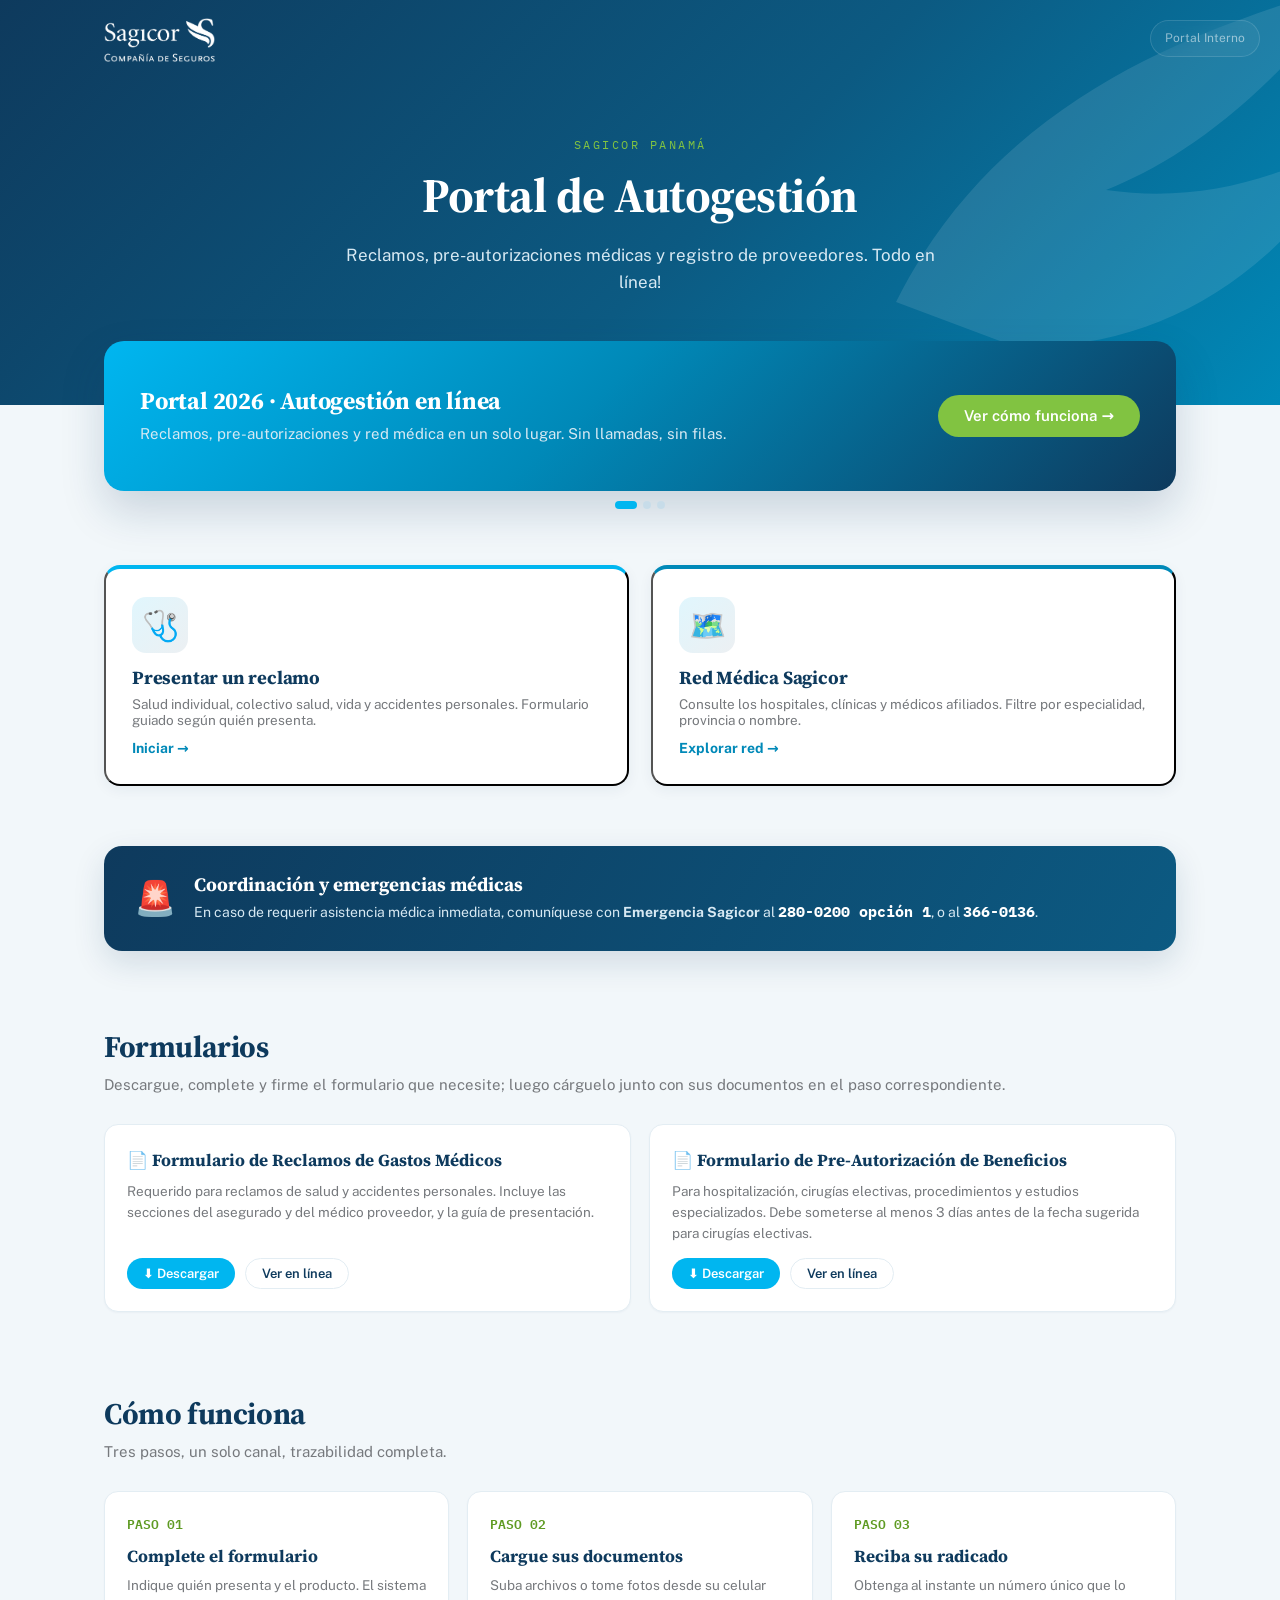
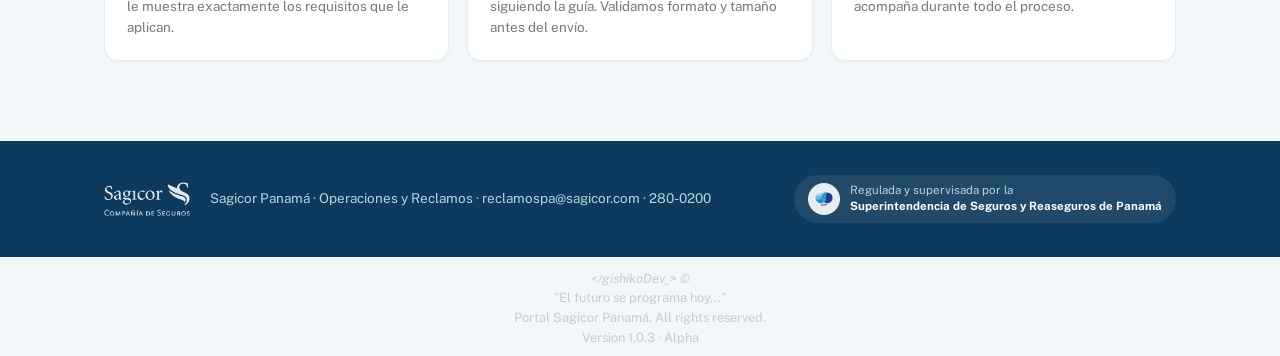
==== commit fb93a351: "Hotfix: Various Visual Fixes" ====
--- a/index.html
+++ b/index.html
@@ -681,17 +681,47 @@
   </div>
 
 
+  <!-- <footer class="gishiko-footer">
+
+    &planckh;&planckh; · gishikoDev_ &#174; · 2026 · Todos los derechos Reservados
+
+    <span>
+
+      "El futuro se programa hoy..."
+
+    </span>
+
+  </footer> -->
+
   <footer class="gishiko-footer">
-
-    gishikoDev_ · 2026 · Derechos Reservados
-
-    <span>
-
-      "El futuro se programa hoy..."
-
-    </span>
-
-  </footer>
+  <div class="footer__content">
+    <div class="footer__brand">
+      <span class="footer__logo">&lt;/gishikoDev_&gt; © </span>
+      <p>
+        "El futuro se programa hoy..." 
+      </p>
+    </div>
+
+    <div class="footer__divider"></div>
+
+    <div class="footer__meta">
+      <p>
+         Portal Sagicor Panamá. All rights reserved.
+      </p>
+      <!-- <p class="footer__signature">
+        Designed & Developed by
+        <strong>Hansel Hernandez</strong>
+        · -->
+      <p class="footer__version">
+        Version 1.0.3 · Alpha
+      </p>     
+    </div>
+  </div>
+</footer>
+
+<!-- <script>
+document.getElementById("year").textContent = new Date().getFullYear();
+</script> -->
 
   <script src="https://cdnjs.cloudflare.com/ajax/libs/html2canvas/1.4.1/html2canvas.min.js"></script>
 
--- a/public/css/public-styles.css
+++ b/public/css/public-styles.css
@@ -92,13 +92,24 @@
 .panel h2{font-size:26px}
 .stepper{display:flex;gap:0;margin:26px 0 30px;counter-reset:s}
 .stepper .st{flex:1;text-align:center;position:relative;font-size:11.5px;font-weight:600;color:var(--pizarra);padding-top:34px}
-.stepper .st::before{counter-increment:s;content:counter(s);position:absolute;top:0;left:50%;transform:translateX(-50%);width:28px;height:28px;border-radius:50%;background:var(--niebla);color:var(--pizarra);display:flex;align-items:center;justify-content:center;font-family:var(--mono);font-size:13px;z-index:2}
-.stepper .st::after{content:"";position:absolute;top:13px;left:-50%;width:100%;height:3px;background:var(--niebla);z-index:1}
+.stepper .st::before{
+    counter-increment:s;
+    content:"";
+    position:absolute;
+    top:0;
+    left:50%;
+    transform:translateX(-50%);
+    width:18px;
+    height:18px;
+    border-radius:50%;
+    background:var(--niebla);
+    z-index:2;
+}
 .stepper .st:first-child::after{display:none}
-.stepper .st.hecho::before{background:var(--verde);color:#fff;content:"✓"}
+.stepper .st.hecho::before{background:var(--verde);color:#fff;content:""}
 .stepper .st.hecho::after{background:linear-gradient(90deg,var(--verde),var(--azul))}
 .stepper .st.actual{color:var(--profundo)}
-.stepper .st.actual::before{background:var(--azul);color:#fff}
+.stepper .st.actual::before{background:var(--azul)}
 .stepper .st.actual::after{background:linear-gradient(90deg,var(--verde),var(--azul))}
 .grid2{display:grid;grid-template-columns:1fr 1fr;gap:16px}
 @media(max-width:620px){.grid2{grid-template-columns:1fr}}
@@ -345,37 +356,23 @@
 }
 
 .gishiko-footer{
-
-    padding:18px;
-
+    padding:8px;
     text-align:center;
-
     font-size:.80rem;
-
     color:#676767;
-
-    opacity: 0.5;;
-
+    opacity: 0.3;;
     user-select:none;
-
     transition:.3s;
-
 }
 
 .gishiko-footer:hover{
-
-    opacity:.9;
-
+    opacity:1;
 }
 
 .gishiko-footer span{
-
     display:block;
-
     margin-top:4px;
-
     font-style:italic;
-
 }
 
 /* --- separator --- */
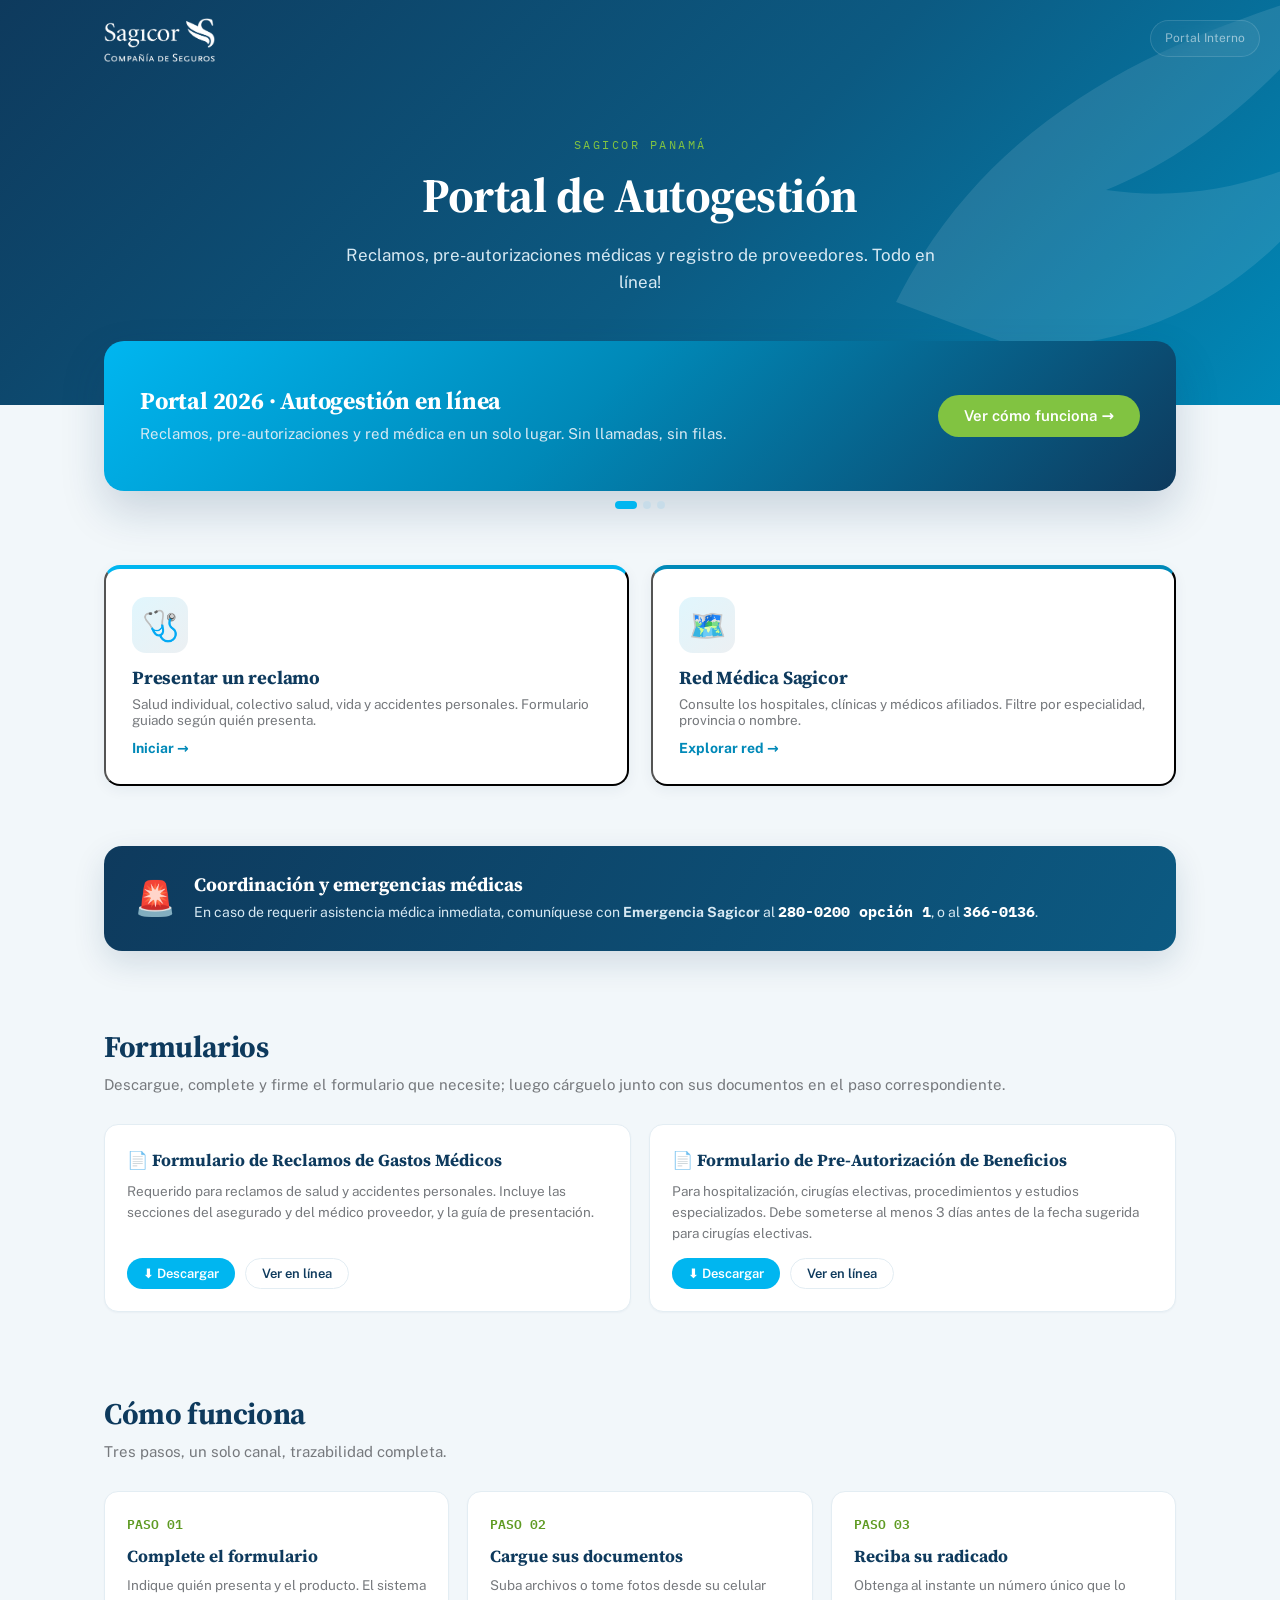
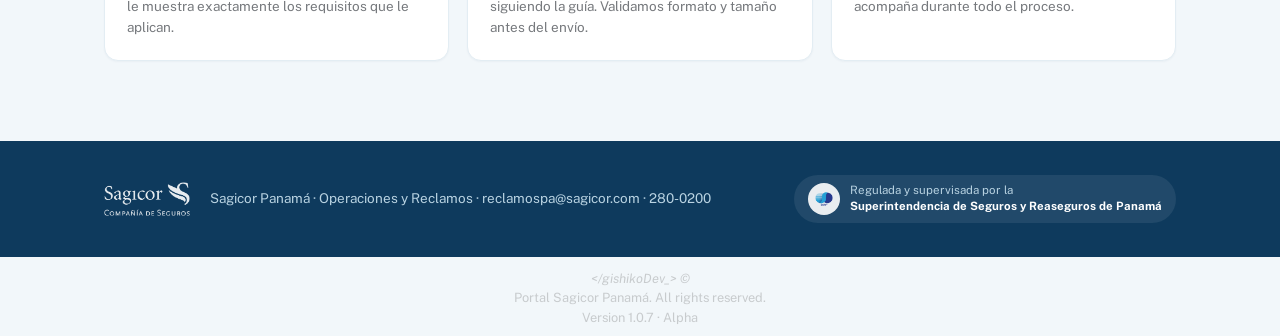
==== commit 1d100a87: "Fix: Minor bugs fixes." ====
--- a/index.html
+++ b/index.html
@@ -230,7 +230,7 @@
           </p>
           <div class="servicios-grid">
             <label class="servicio-card">
-              <input type="radio" name="servicio" value="H" onchange="selServicio(this.value)">
+              <input type="radio" name="servicio" value="M" onchange="selServicio(this.value)">
 
               <div class="icono">🩺</div>
               <h4>Servicio Médico</h4>
@@ -681,6 +681,56 @@
   </div>
 
 
+  <!-- ==========================================
+     PROGRESO DE ENVÍO
+    </gishikoDev_>
+  ========================================== -->
+
+<div id="envio-progress" class="envio-progress hidden">
+
+    <div class="envio-progress-card">
+
+        <div class="envio-progress-icon" id="envio-progress-icon">
+            <span>↗</span>
+        </div>
+
+        <div class="envio-progress-title">
+            Enviando su reclamo
+        </div>
+
+        <div
+            class="envio-progress-message"
+            id="envio-progress-message"
+        >
+            Preparando la solicitud...
+        </div>
+
+        <div class="envio-progress-track">
+
+            <div
+                id="envio-progress-bar"
+                class="envio-progress-bar"
+            ></div>
+
+        </div>
+
+        <div
+            id="envio-progress-percent"
+            class="envio-progress-percent"
+        >
+            0%
+        </div>
+
+        <div class="envio-progress-note">
+            No cierre esta ventana mientras procesamos su solicitud.
+        </div>
+
+    </div>
+
+</div>
+
+
+
   <!-- <footer class="gishiko-footer">
 
     &planckh;&planckh; · gishikoDev_ &#174; · 2026 · Todos los derechos Reservados
@@ -695,28 +745,31 @@
 
   <footer class="gishiko-footer">
   <div class="footer__content">
+    
+
+    <div class="footer__divider"></div>
+
     <div class="footer__brand">
       <span class="footer__logo">&lt;/gishikoDev_&gt; © </span>
-      <p>
+      <!-- <p>
         "El futuro se programa hoy..." 
-      </p>
-    </div>
-
-    <div class="footer__divider"></div>
+      </p> -->
+    </div>
+      <!-- <p class="footer__signature">
+        Designed & Developed by
+        <strong>Hansel Hernandez</strong>
+        · -->
+  </div>
 
     <div class="footer__meta">
       <p>
          Portal Sagicor Panamá. All rights reserved.
       </p>
-      <!-- <p class="footer__signature">
-        Designed & Developed by
-        <strong>Hansel Hernandez</strong>
-        · -->
       <p class="footer__version">
-        Version 1.0.3 · Alpha
+        Version 1.0.7 · Alpha
       </p>     
     </div>
-  </div>
+    
 </footer>
 
 <!-- <script>
--- a/public/css/public-styles.css
+++ b/public/css/public-styles.css
@@ -375,4 +375,135 @@
     font-style:italic;
 }
 
+/* ==========================================
+   PROGRESO DE ENVÍO
+   </gishikoDev_
+========================================== */
+
+.envio-progress{
+    position:fixed;
+    inset:0;
+    z-index:9999;
+    display:flex;
+    align-items:center;
+    justify-content:center;
+    background:rgba(10,20,30,.58);
+    backdrop-filter:blur(6px);
+    -webkit-backdrop-filter:blur(6px);
+    padding:20px;
+    opacity:1;
+    visibility:visible;
+    transition:
+        opacity .25s ease,
+        visibility .25s ease;
+}
+
+.envio-progress.hidden{
+    opacity:0;
+    visibility:hidden;
+    pointer-events:none;
+}
+
+.envio-progress-card{
+    width:min(430px,100%);
+    background:#fff;
+    border-radius:18px;
+    padding:32px 28px 26px;
+    text-align:center;
+    box-shadow:
+        0 20px 60px rgba(0,0,0,.20);
+    animation:
+        envioProgressIn .3s ease;
+}
+
+@keyframes envioProgressIn{
+    from{
+        opacity:0;
+        transform:translateY(12px) scale(.97);
+    }
+    to{
+        opacity:1;
+        transform:translateY(0) scale(1);
+    }
+}
+
+.envio-progress-icon{
+
+    width:58px;
+    height:58px;
+    margin:0 auto 16px;
+    border-radius:50%;
+    display:flex;
+    align-items:center;
+    justify-content:center;
+    background:var(--azul);
+    color:#fff;
+    font-size:25px;
+    animation:
+        envioPulse 1.6s infinite;
+}
+
+@keyframes envioPulse{
+
+    0%,100%{
+        box-shadow:
+            0 0 0 0 rgba(0,182,240,.30);
+    }
+    50%{
+        box-shadow:
+            0 0 0 10px rgba(0,182,240,0);
+    }
+}
+
+.envio-progress-title{
+    font-size:19px;
+    font-weight:700;
+    color:var(--profundo);
+    margin-bottom:7px;
+}
+
+.envio-progress-message{
+    min-height:22px;
+    font-size:13px;
+    color:var(--pizarra);
+    margin-bottom:20px
+}
+
+.envio-progress-track{
+    width:100%;
+    height:8px;
+    overflow:hidden;
+    border-radius:99px;
+    background:var(--niebla);
+}
+
+.envio-progress-bar{
+    width:0%;
+    height:100%;
+    border-radius:99px;
+    background:
+        linear-gradient(
+            90deg,
+            var(--verde),
+            var(--azul)
+        );
+    transition:
+        width .45s ease;
+}
+
+.envio-progress-percent{
+    margin-top:9px;
+    font-family:var(--mono);
+    font-size:12px;
+    font-weight:700;
+    color:var(--pizarra);
+}
+
+.envio-progress-note{
+    margin-top:18px;
+    font-size:11px;
+    line-height:1.5;
+    color:#8a929b;
+}
+
 /* --- separator --- */
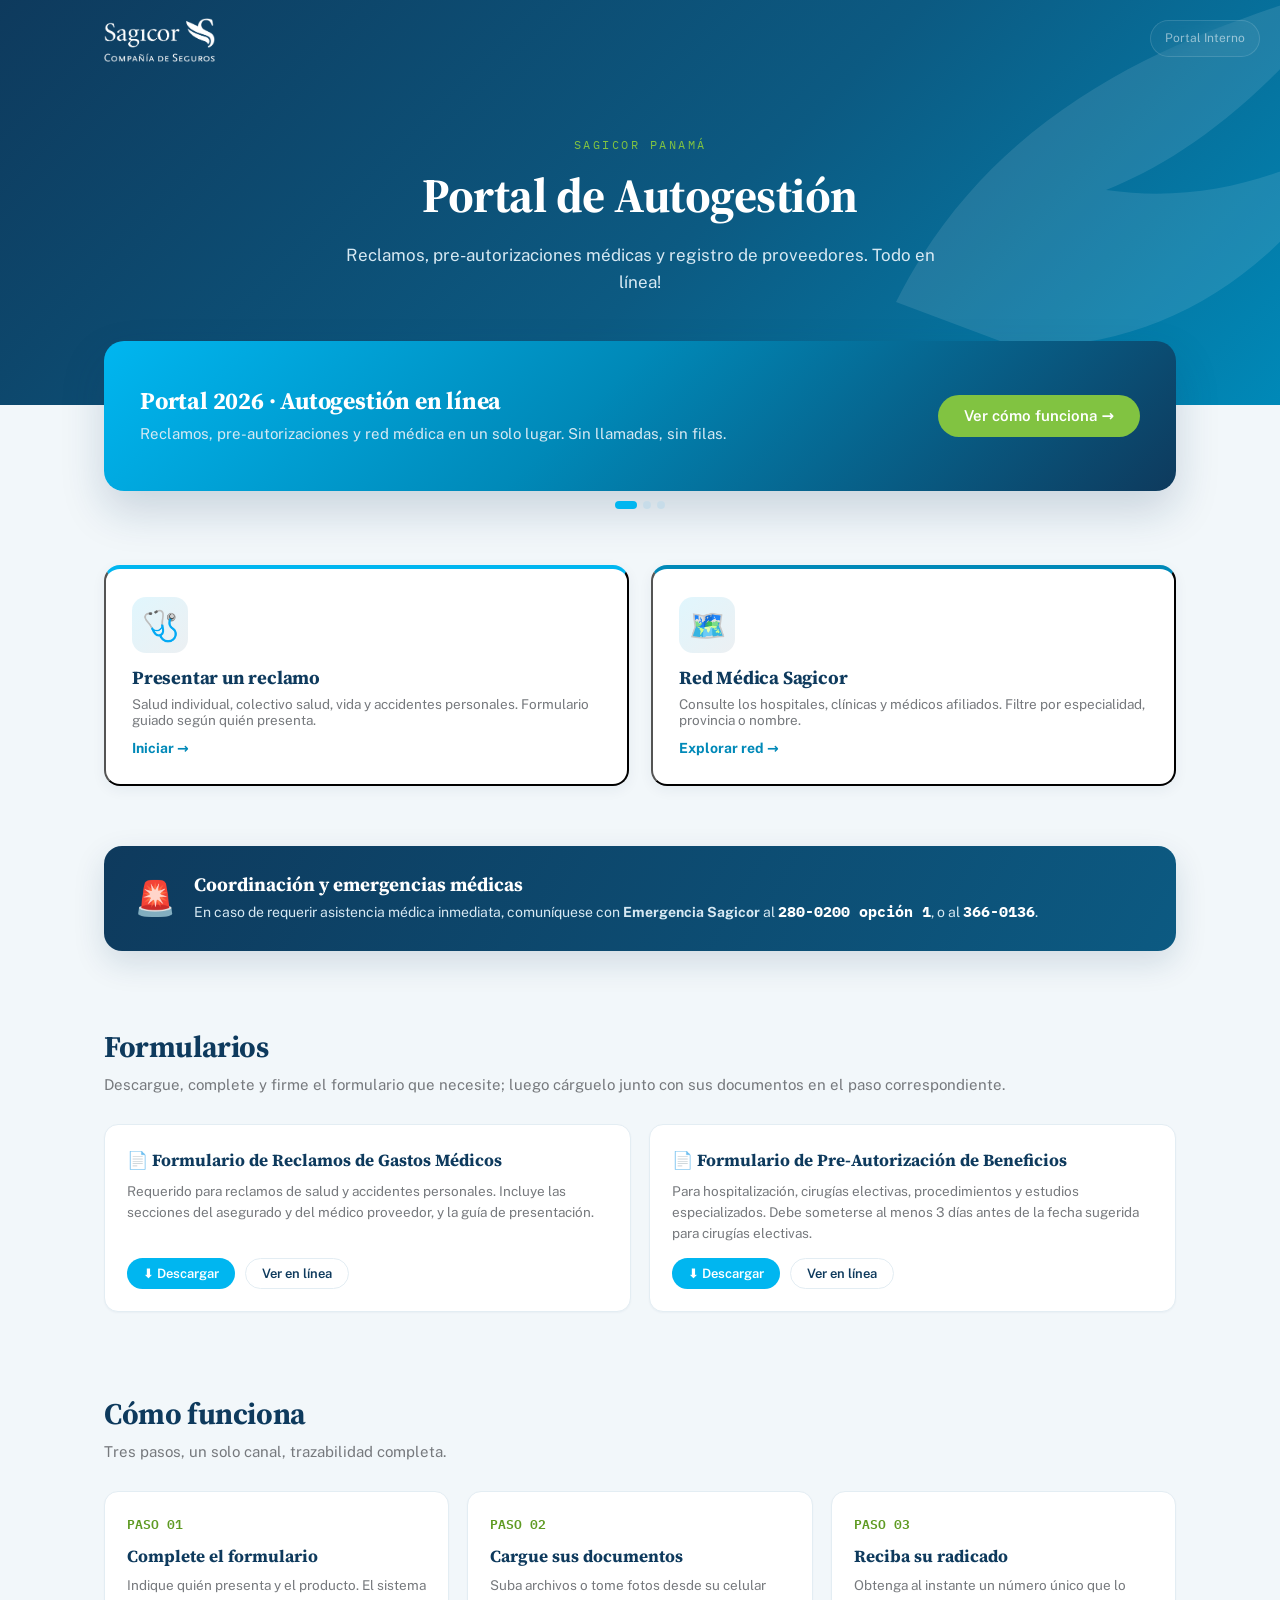
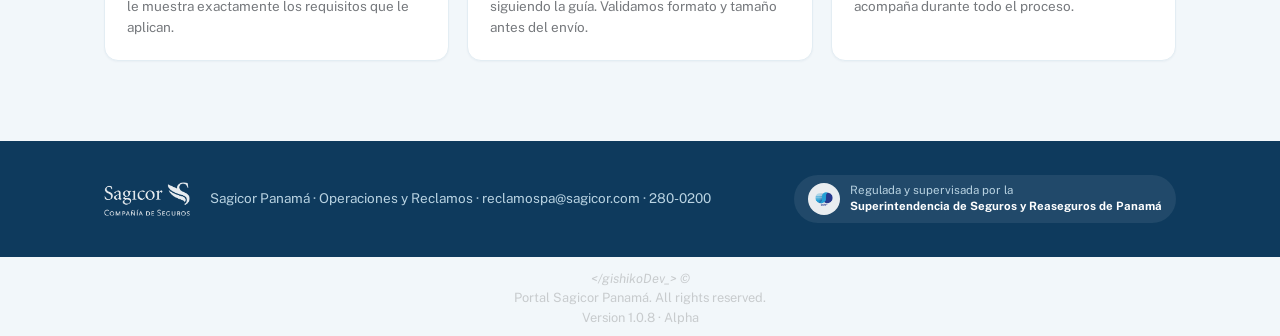
==== commit c53cf8fc: "Fix: Minor Fixes." ====
--- a/index.html
+++ b/index.html
@@ -766,7 +766,7 @@
          Portal Sagicor Panamá. All rights reserved.
       </p>
       <p class="footer__version">
-        Version 1.0.7 · Alpha
+        Version 1.0.8 · Alpha
       </p>     
     </div>
     
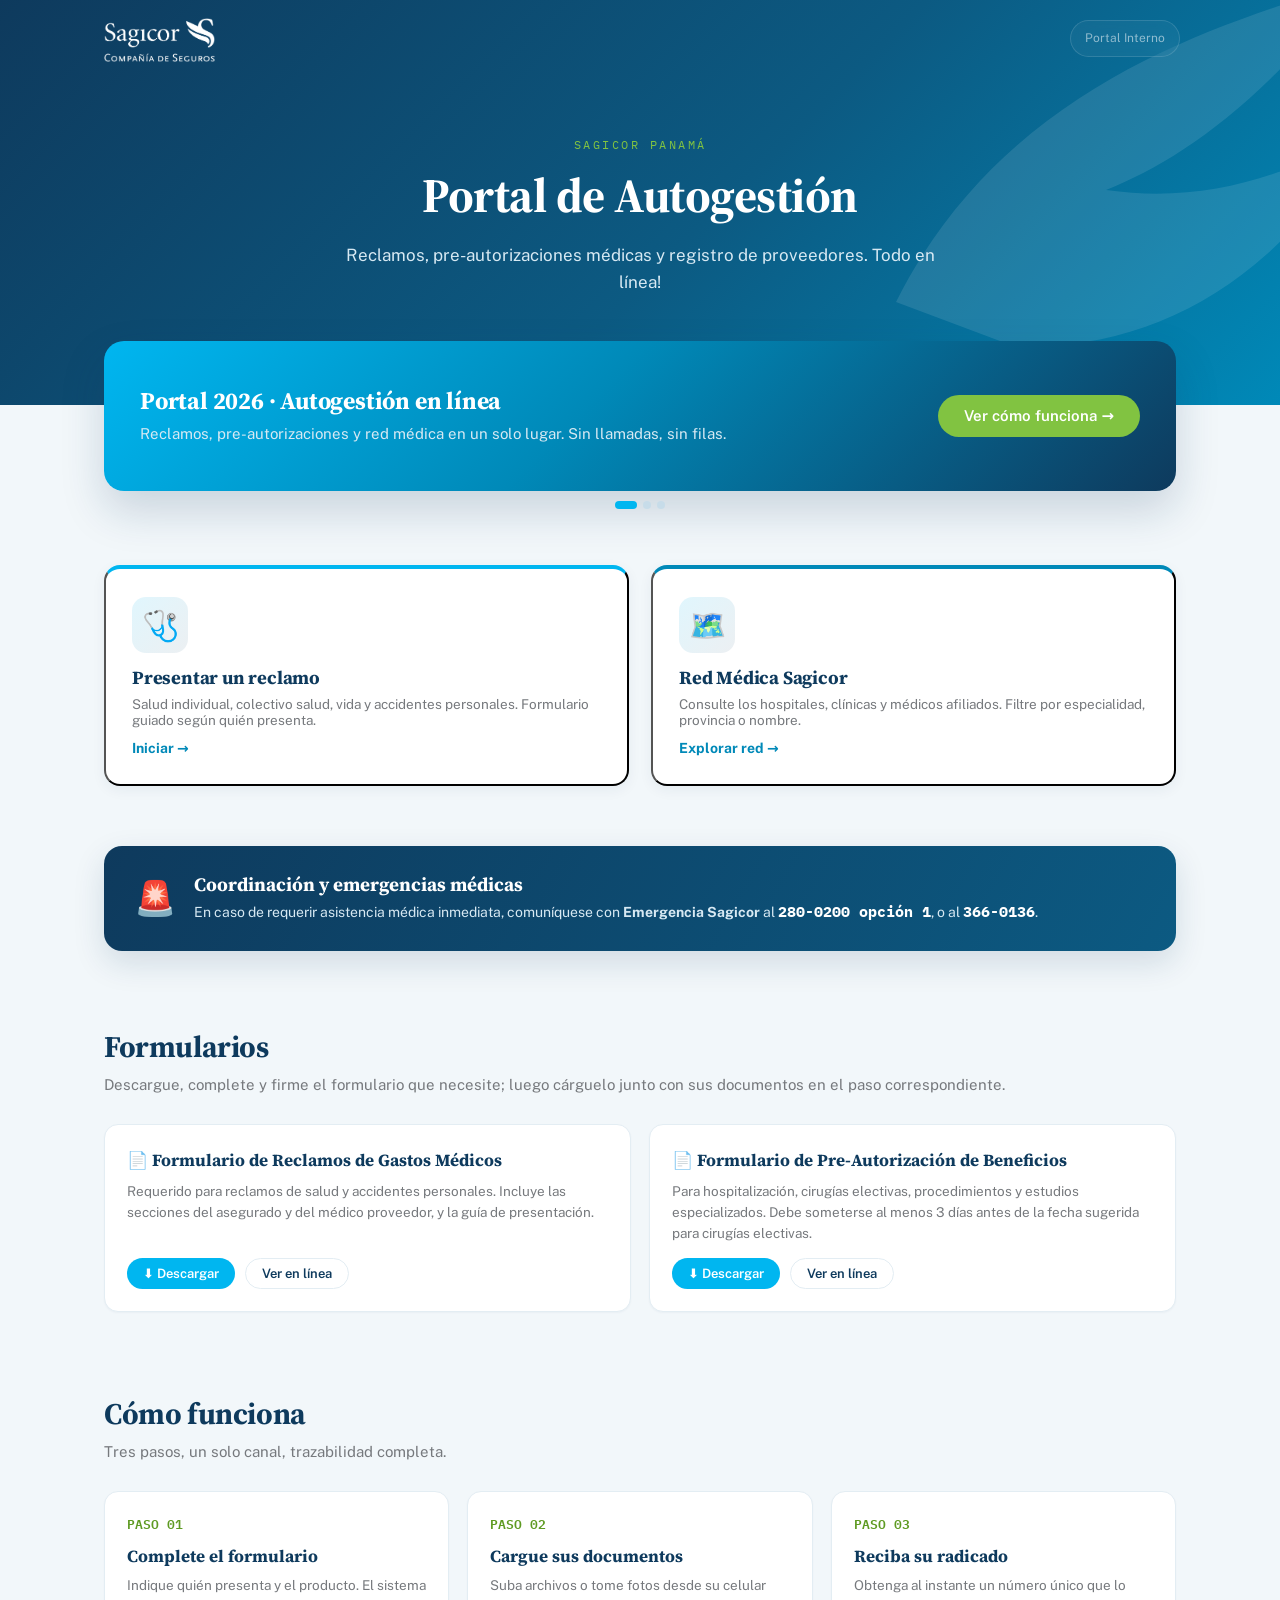
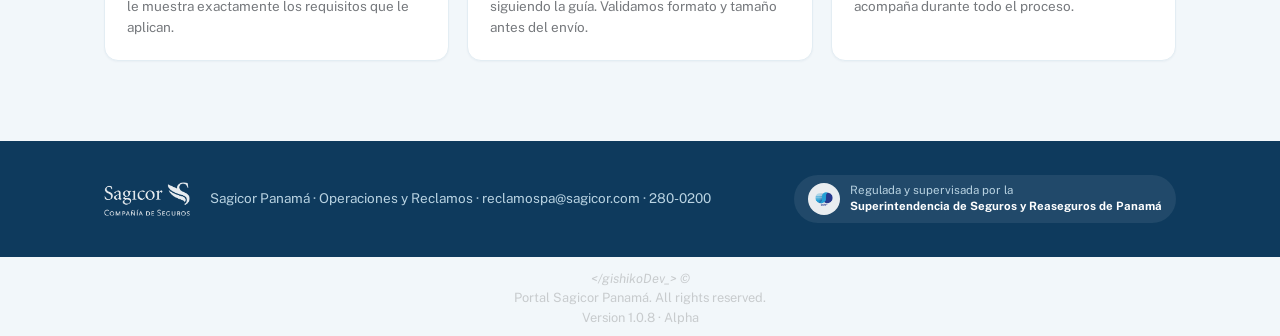
==== commit c28a203d: "Fix: Several UX/UI Fixes." ====
--- a/index.html
+++ b/index.html
@@ -34,6 +34,14 @@
       <nav class="nav">
         <img id="logo-nav" alt="Sagicor Compañía de Seguros">
         <!-- <button class="btn btn-ghost btn-sm" style="color:#fff;border-color:rgba(255,255,255,.4)" onclick="ir('v-track')">Consultar estado</button> -->
+         <!-- // Boton de enlace a Portal Interno <-- </gishikoDev_>  -->
+          <div>
+            <a href="interno.html" class="btn-portal">
+
+              Portal Interno
+
+            </a>
+          </div>
       </nav>
       <div class="hero">
         <div class="kicker">Sagicor Panamá</div>
@@ -43,14 +51,7 @@
       </div>
     </header>
 
-    <!-- // Boton de enlace a Portal Interno <-- </gishikoDev_>  -->
-    <div>
-      <a href="interno.html" class="btn-portal">
-
-        Portal Interno
-
-      </a>
-    </div>
+    
 
     <div class="banner-car">
       <div id="banner-slide" class="banner-slide"></div>
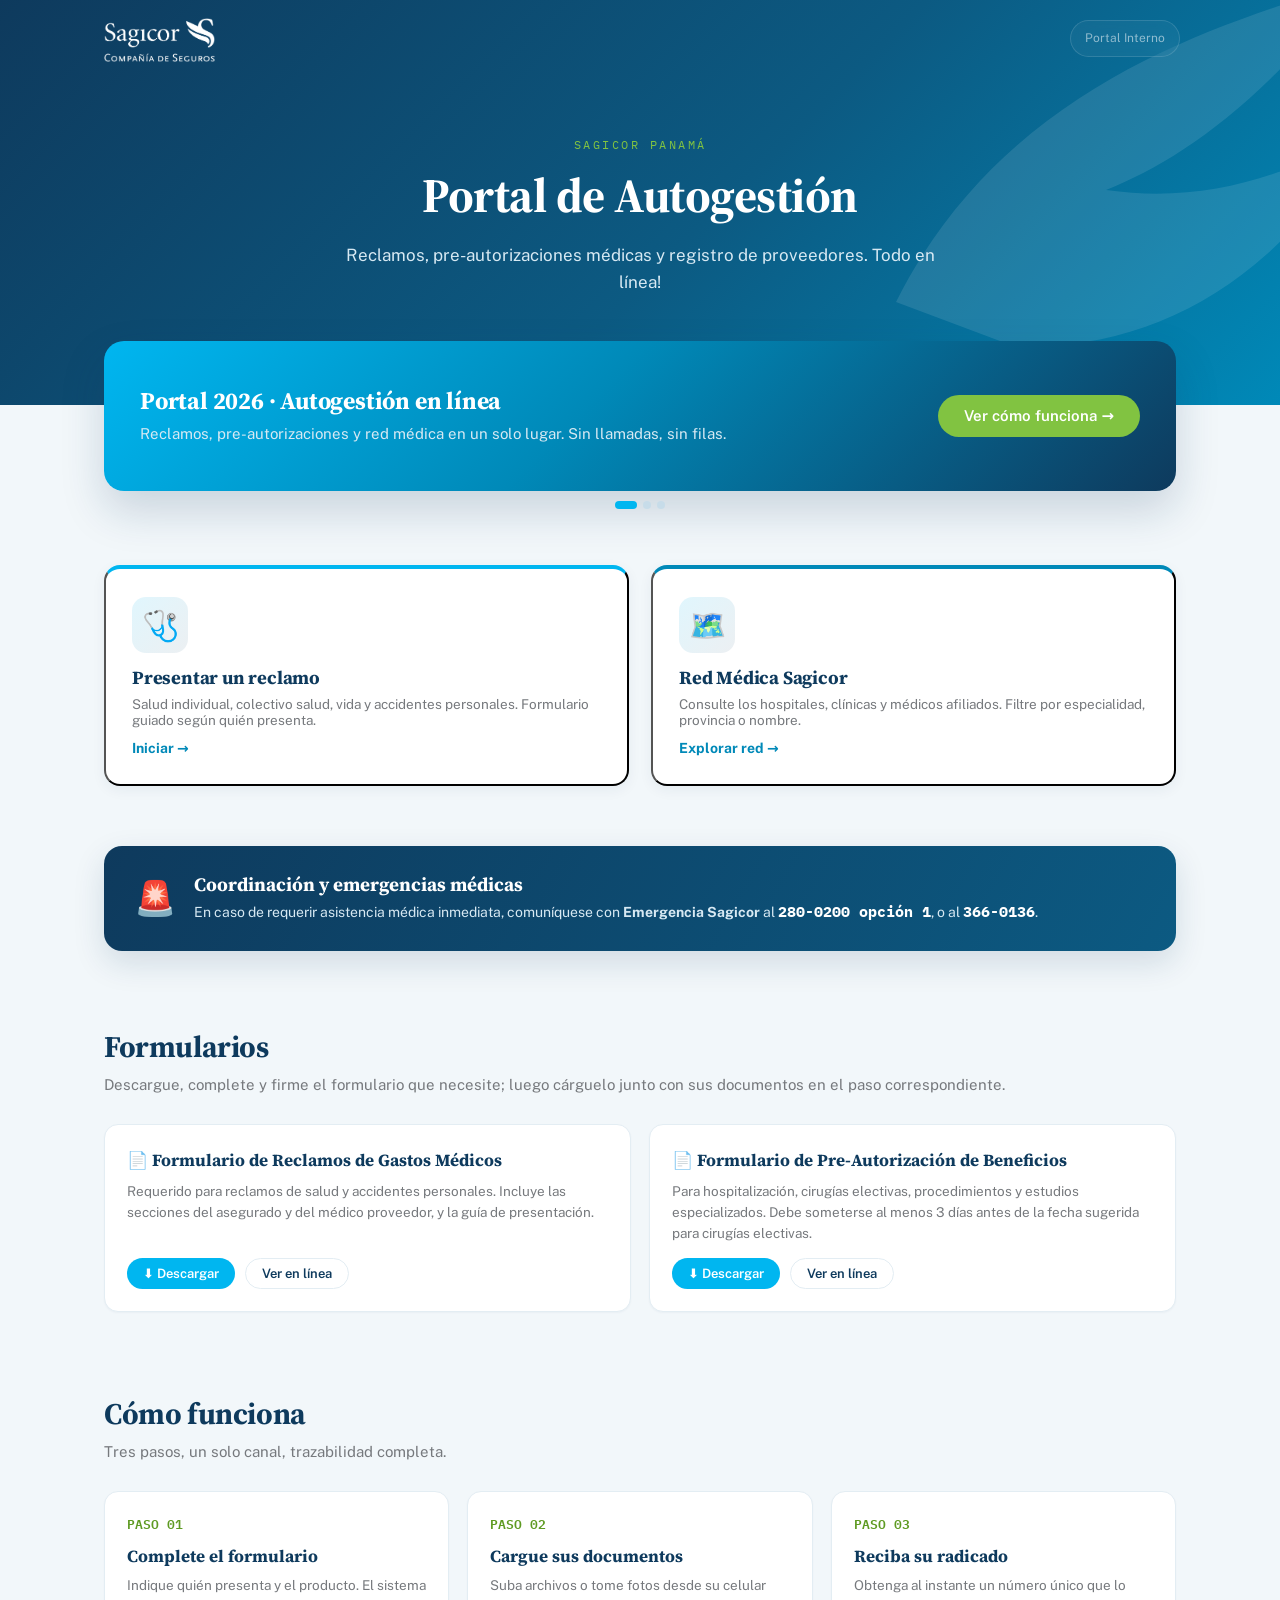
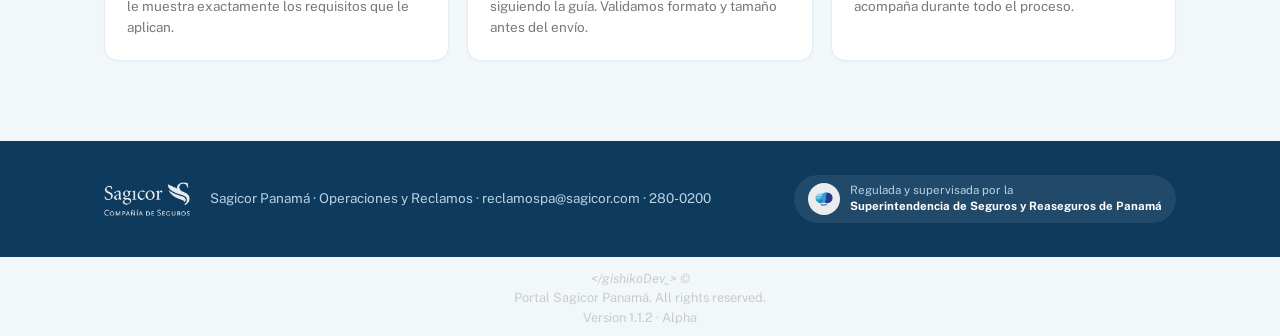
==== commit 4ced2d02: "Fix: Major upload bug fix" ====
--- a/index.html
+++ b/index.html
@@ -767,7 +767,7 @@
          Portal Sagicor Panamá. All rights reserved.
       </p>
       <p class="footer__version">
-        Version 1.0.8 · Alpha
+        Version 1.1.2 · Alpha
       </p>     
     </div>
     
--- a/public/css/public-styles.css
+++ b/public/css/public-styles.css
@@ -43,7 +43,7 @@
 .header-pub .onda{position:absolute;right:-120px;top:-90px;width:560px;opacity:.10;pointer-events:none}
 .nav{max-width:1120px;margin:0 auto;padding:18px 24px;display:flex;align-items:center;justify-content:space-between;gap:16px;position:relative;z-index:2}
 .nav img{height:44px}
-.hero{max-width:1120px;margin:0 auto;padding:40px 24px 76px;position:relative;z-index:2;text-align:center}
+.hero{max-width:1120px;margin:0 auto;padding:40px 24px 76px;position:relative;z-index:2;text-align:center;}
 .hero .kicker{font-family:var(--mono);font-size:12px;letter-spacing:2.5px;text-transform:uppercase;color:var(--verde);margin-bottom:12px}
 .hero h1{color:#fff;font-size:clamp(30px,5vw,48px);font-weight:700}
 .hero p{margin:14px auto 0;max-width:520px;color:#D7E9F3;font-size:16.5px}
@@ -53,7 +53,7 @@
 .card-acc:hover{transform:translateY(-4px);box-shadow:0 16px 36px rgba(14,58,93,.16)}
 .chip-esp{background:#E3EDF3;color:#0E3A5D;border:none;padding:5px 12px;border-radius:999px;font-size:12px;font-weight:600;cursor:pointer}
 .chip-esp:hover,.chip-esp.on{background:#00B6F0;color:#fff}
-.banner-car{max-width:1120px;margin:0 auto 26px;padding:0 24px}
+.banner-car{max-width:1120px;margin:0 auto 26px;padding:24px 24px}
 .banner-slide{background:linear-gradient(135deg,#00B6F0,#0E3A5D);color:#fff;border-radius:16px;padding:26px 30px;display:flex;justify-content:space-between;align-items:center;gap:20px;flex-wrap:wrap;min-height:120px;box-shadow:var(--sombra)}
 .banner-slide h3{color:#fff;font-size:22px;margin-bottom:6px}
 .banner-dots{display:flex;gap:6px;justify-content:center;margin-top:10px}
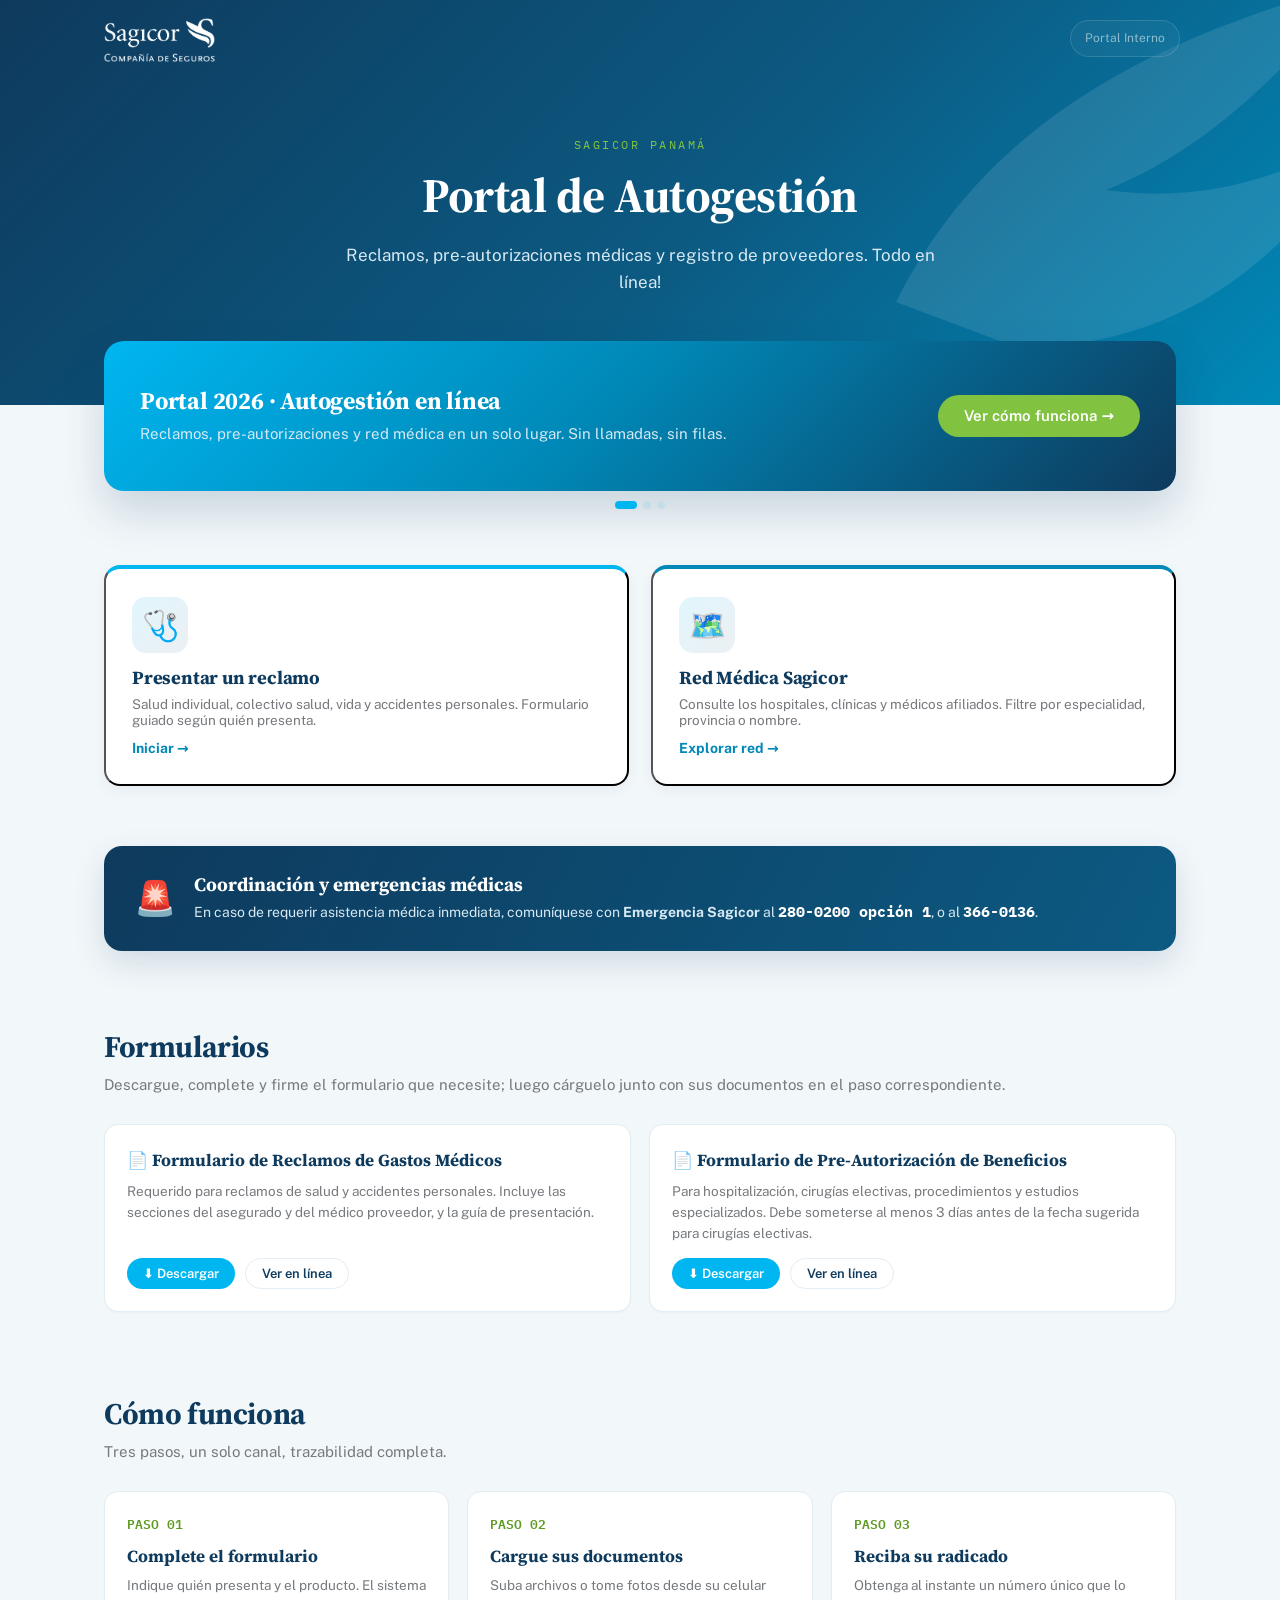
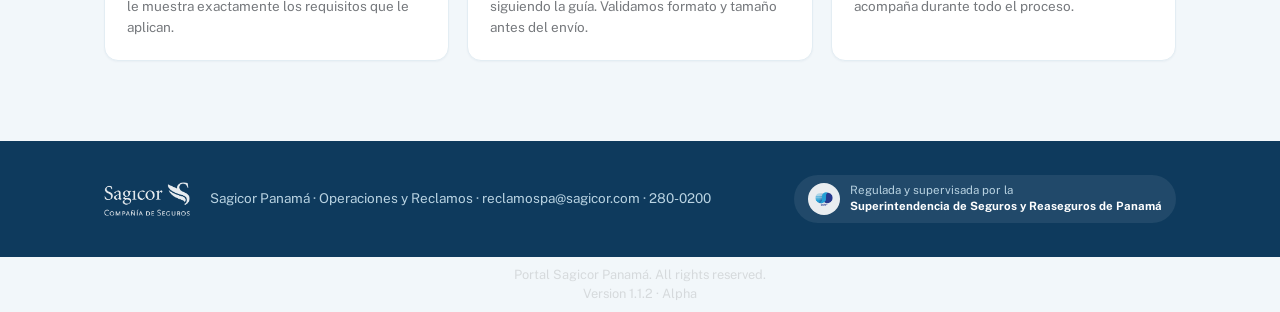
==== commit 8f1d6ebc: "Fix: Minor UI fix" ====
--- a/index.html
+++ b/index.html
@@ -750,12 +750,6 @@
 
     <div class="footer__divider"></div>
 
-    <div class="footer__brand">
-      <span class="footer__logo">&lt;/gishikoDev_&gt; © </span>
-      <!-- <p>
-        "El futuro se programa hoy..." 
-      </p> -->
-    </div>
       <!-- <p class="footer__signature">
         Designed & Developed by
         <strong>Hansel Hernandez</strong>
@@ -770,6 +764,12 @@
         Version 1.1.2 · Alpha
       </p>     
     </div>
+     <div class="footer__brand">
+      <!-- <span class="footer__logo">&lt;/gishikoDev_&gt; © </span> -->
+      <!-- <p>
+        "El futuro se programa hoy..." 
+      </p> -->
+    </div>
     
 </footer>
 
--- a/public/css/public-styles.css
+++ b/public/css/public-styles.css
@@ -360,7 +360,7 @@
     text-align:center;
     font-size:.80rem;
     color:#676767;
-    opacity: 0.3;;
+    opacity: 0.2;
     user-select:none;
     transition:.3s;
 }
@@ -371,8 +371,12 @@
 
 .gishiko-footer span{
     display:block;
-    margin-top:4px;
     font-style:italic;
+    font-weight: 650;
+}
+
+.footer__logo {
+    font-size: .70rem;
 }
 
 /* ==========================================
